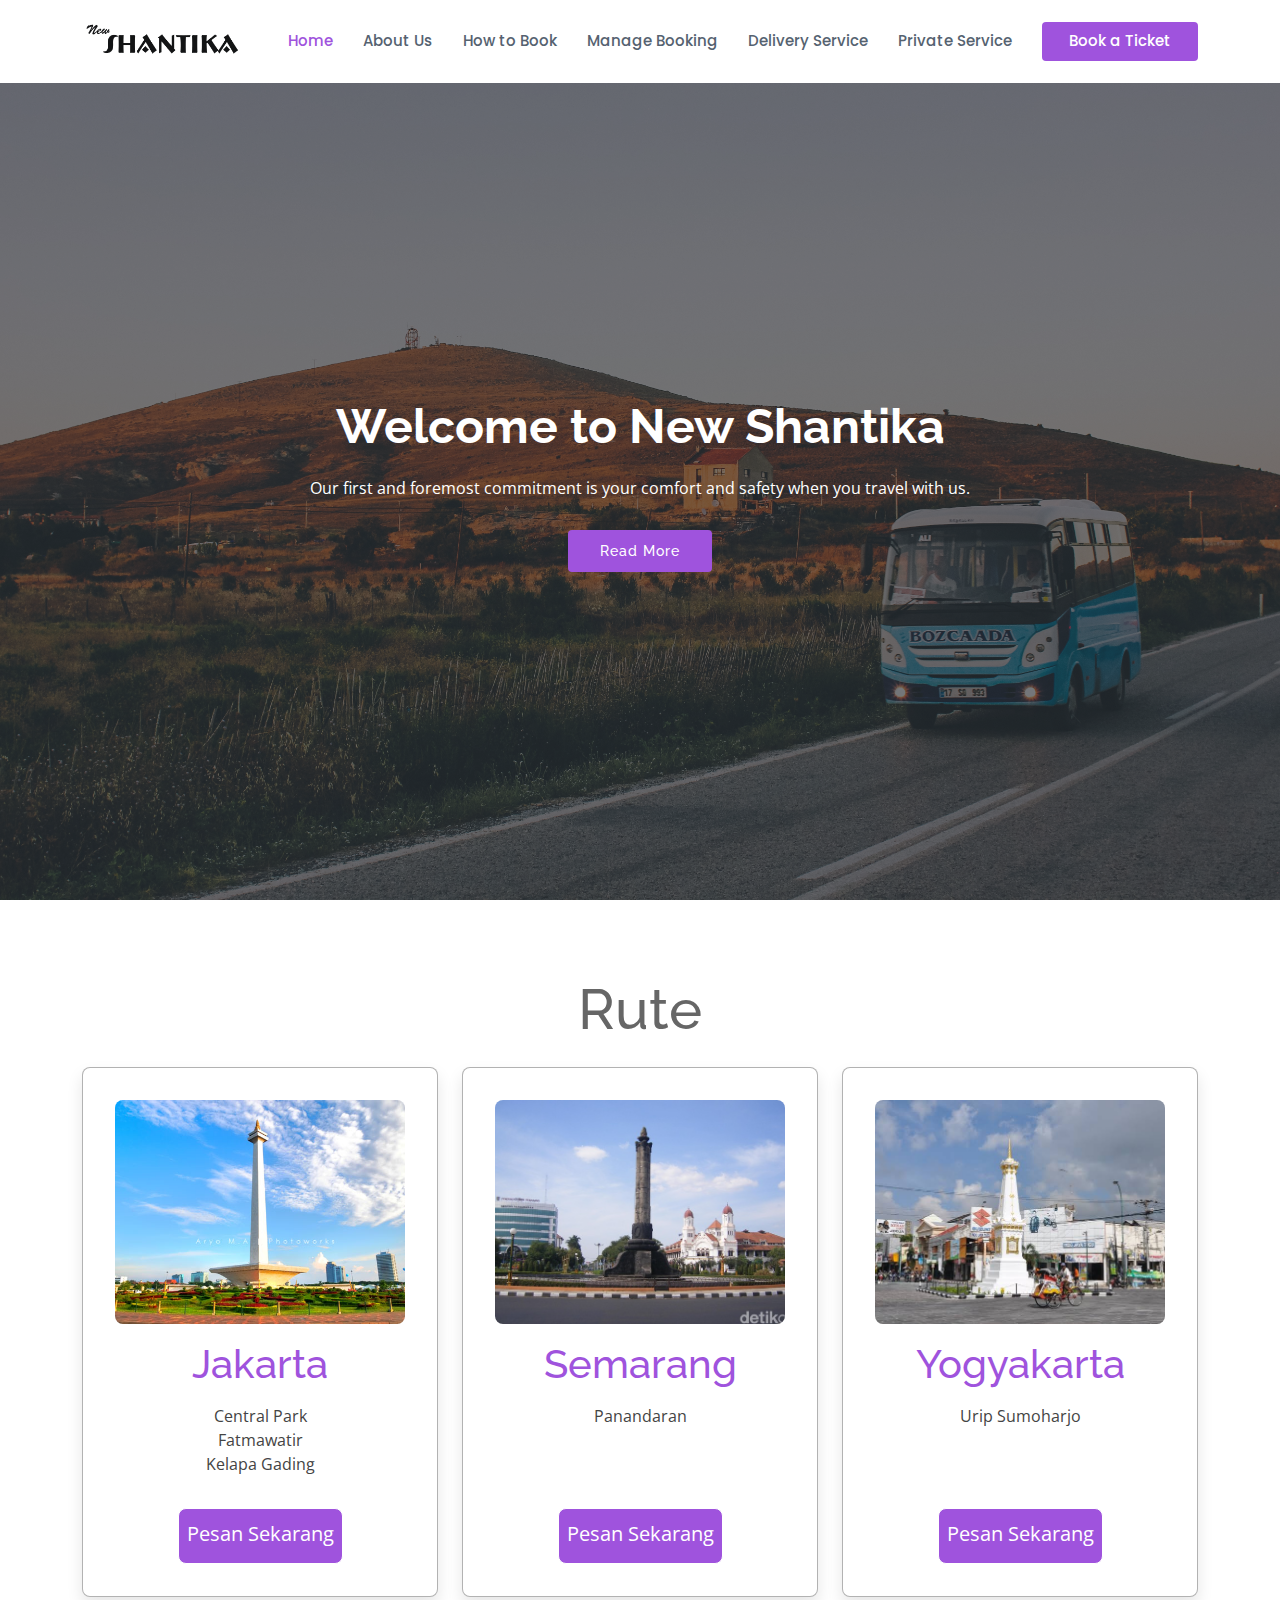
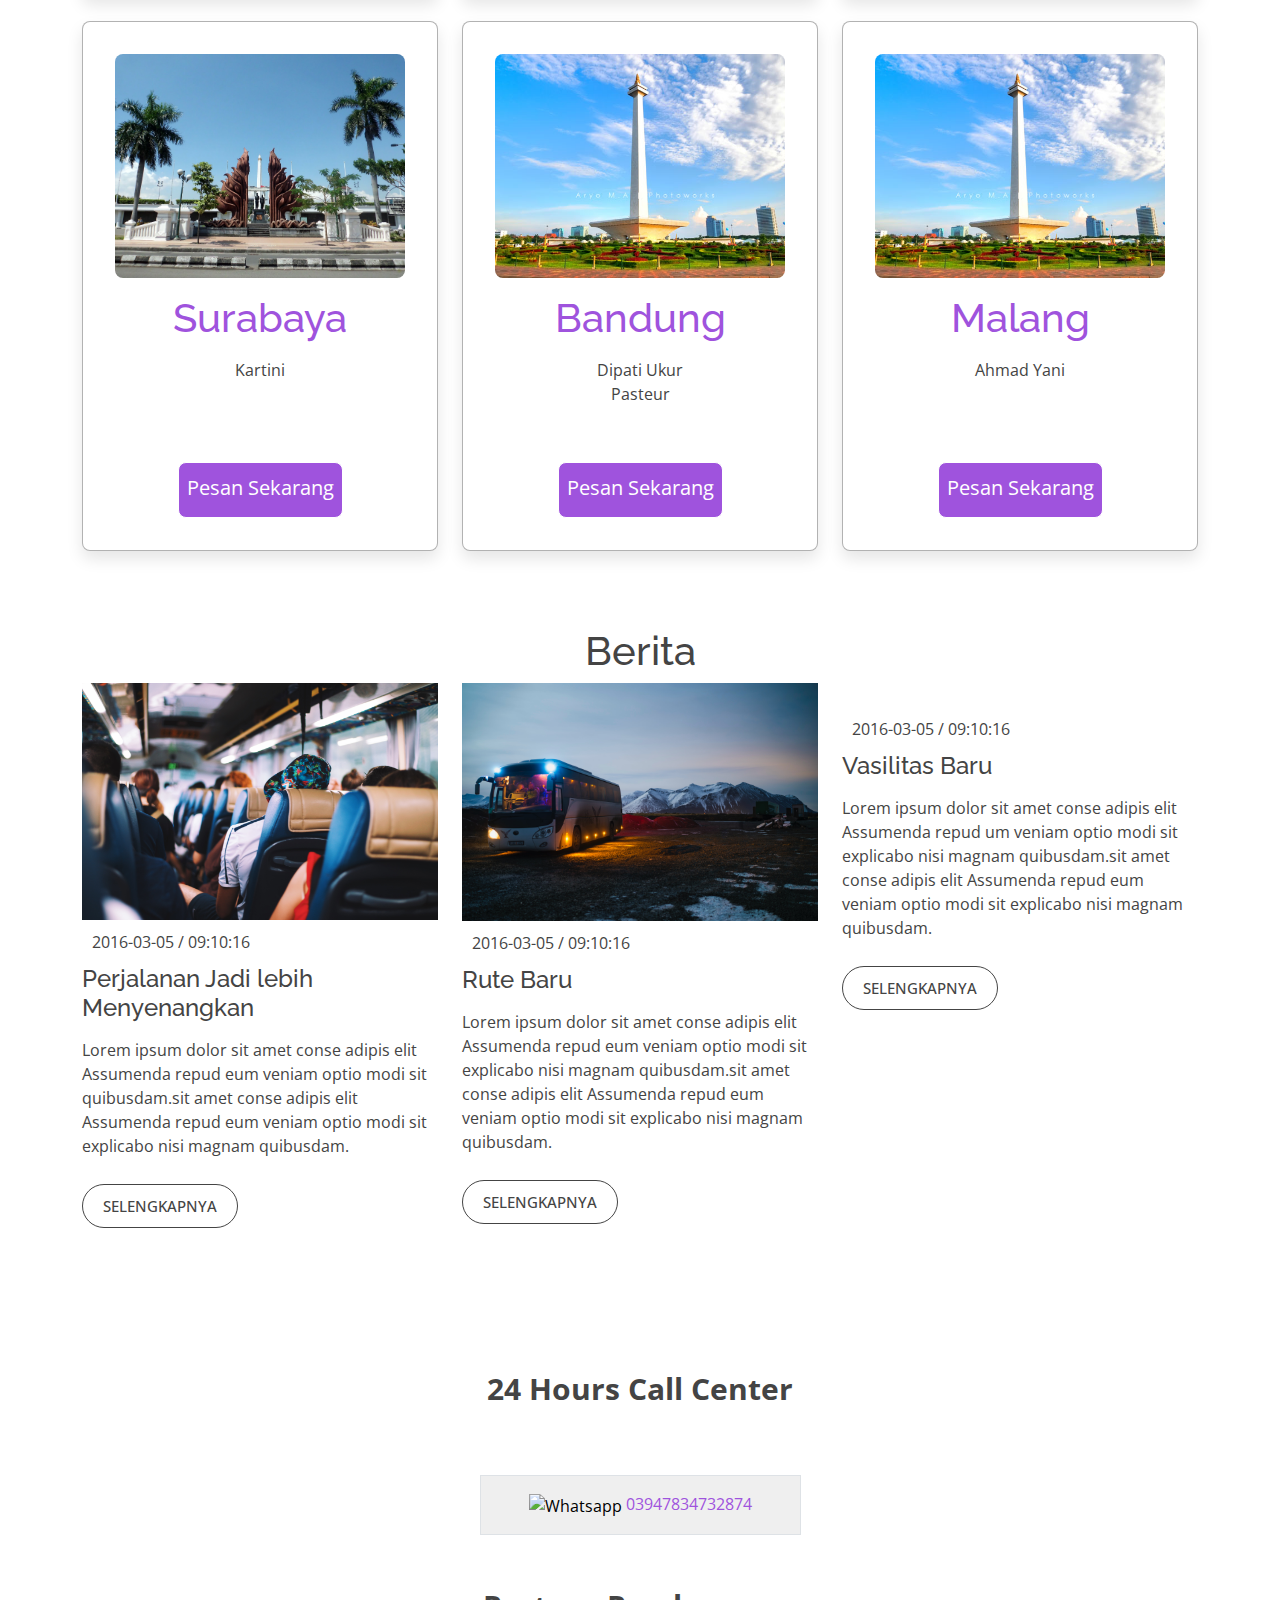
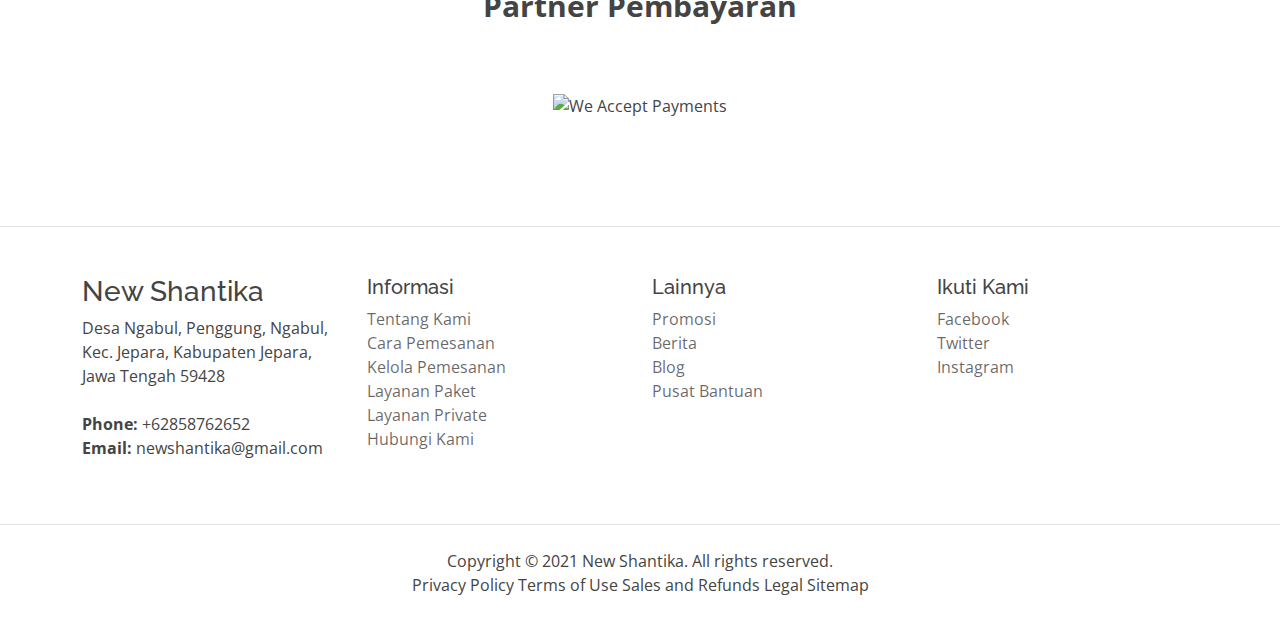
==== index.html @ eaca3604 "menghapus paragraf" ====
<!DOCTYPE html>
<html lang="en">

<head>
  <meta charset="utf-8">
  <meta content="width=device-width, initial-scale=1.0" name="viewport">

  <title>Index</title>
  <meta content="" name="description">
  <meta content="" name="keywords">


  <!-- Google Fonts -->
  <link href="https://fonts.googleapis.com/css?family=Open+Sans:300,300i,400,400i,600,600i,700,700i|Raleway:300,300i,400,400i,500,500i,600,600i,700,700i|Poppins:300,300i,400,400i,500,500i,600,600i,700,700i" rel="stylesheet">

  <!-- Vendor CSS Files -->
  <link href="assets/vendor/animate.css/animate.min.css" rel="stylesheet">
  <link href="assets/vendor/bootstrap/css/bootstrap.min.css" rel="stylesheet">
  <link href="assets/vendor/bootstrap-icons/bootstrap-icons.css" rel="stylesheet">
  <link href="assets/vendor/boxicons/css/boxicons.min.css" rel="stylesheet">
  <link href="assets/vendor/glightbox/css/glightbox.min.css" rel="stylesheet">
  <link href="assets/vendor/remixicon/remixicon.css" rel="stylesheet">
  <link href="assets/vendor/swiper/swiper-bundle.min.css" rel="stylesheet">

  <!-- Template Main CSS File -->
  <link href="assets/css/style.css" rel="stylesheet">


</head>

<body>

  <!-- ======= Header ======= -->
  <header id="header" class="fixed-top d-flex align-items-center">
    <div class="container d-flex align-items-center">
      <a href="index.html" class="logo me-auto"><img src="assets/img/logo/logo-shantika-hitam-01 1.png" alt="" class="img-fluid"></a>

      <nav id="navbar" class="navbar">
        <ul>
          <li><a href="index.html" class="active">Home</a></li>

          <li><a href="about.html">About Us</a></li>
          <li><a href="booking.html">How to Book</a></li>
          <li><a href="managebooking.html">Manage Booking</a></li>
          <li><a href="deliveryservice.html">Delivery Service</a></li>
          <li><a href="private_service.html">Private Service</a></li>
          <li><a href="pesan_tiket.html" class="getstarted">Book a Ticket</a></li>
        </ul>
        <i class="bi bi-list mobile-nav-toggle"></i>
      </nav>
      <!-- .navbar -->

    </div>
  </header>
  <!-- End Header -->

  <!-- ======= pojok ======= -->
  <section id="hero">
    <div id="heroCarousel" data-bs-interval="5000" class="carousel slide carousel-fade" data-bs-ride="carousel">

      <div class="carousel-inner" role="listbox">

  
        <div class="carousel-item active" style="background-image: url(assets/img/slide/tristan-hess-AA2pOnLZykE-unsplash.jpg)">
          <div class="carousel-container">
            <div class="container">
              <h2 class="animate__animated animate__fadeInDown">Welcome to <span>New Shantika</span></h2>
              <p class="animate__animated animate__fadeInUp">Our first and foremost commitment is your comfort and safety when you travel with us.</p>
              <a href="about.html" class="btn-get-started animate__animated animate__fadeInUp scrollto">Read More</a>
            </div>
          </div>
        </div>
      </div>
    </div>
  </section>

  <section class="rute" id="rute">
    <div class="container">
    <h1 class="heading">  <span> Rute</span></h1>
    <div class="box-container">

      <div class="box">
        <img  src="/assets/img/images/jkt1.jpg" alt="">
          <h3>Jakarta</h3>
          <div class="text-smn grid grid-cols-4 gap-y-1  py-2 mb-2 p-4">
            <div class="fontrute">Central Park</div>
            <div class="fontrute">Fatmawatir</div>
            <div class="fontrute">Kelapa Gading</div>
          </div>
          <a href="#" class="btn">Pesan Sekarang</a>
      </div>


      <div class="box">
        <img  src="/assets/img/images/smrng.jpg" alt="">
          <h3>Semarang</h3>
          <div class="text-smn grid grid-cols-4 gap-y-1  py-2 mb-2 p-4">
            <div class="fontrute">Panandaran</div>
            <br>
            <br>
          </div>
          <a href="#" class="btn">Pesan Sekarang</a>
      </div>


      <div class="box">
        <img  src="/assets/img/images/jogja.jpg" alt="">
          <h3>Yogyakarta</h3>
          <div class="text-smn grid grid-cols-4 gap-y-1  py-2 mb-2 p-4">
            <div class="fontrute">Urip Sumoharjo</div>
            <br>
            <br>
          </div>
          <a href="#" class="btn">Pesan Sekarang</a>
      </div>

      <div class="box">
        <img  src="/assets/img/images/surabaya.JPG" alt="">
          <h3>Surabaya</h3>
          <div class="text-smn grid grid-cols-4 gap-y-1  py-2 mb-2 p-4">
            <div class="fontrute">Kartini</div>
            <br>
            <br>
          </div>
          <a href="#" class="btn">Pesan Sekarang</a>
      </div>

      <div class="box">
        <img  src="/assets/img/images/jkt1.jpg" alt="">
          <h3>Bandung</h3>
          <div class="text-smn grid grid-cols-4 gap-y-1  py-2 mb-2 p-4">
            <div class="fontrute">Dipati Ukur</div>
            <div class="fontrute">Pasteur</div>
            <br>
            
          </div>
          <a href="#" class="btn">Pesan Sekarang</a>
      </div>

      <div class="box">
        <img  src="/assets/img/images/jkt1.jpg" alt="">
          <h3>Malang</h3>
          <div class="text-smn grid grid-cols-4 gap-y-1  py-2 mb-2 p-4">
            <div class="fontrute">Ahmad Yani</div>
            <br>
            <br>
          </div>
          <a href="#" class="btn">Pesan Sekarang</a>
      </div>
    </div>
     
    </div>
  </section>

    <!-- ======= berita ======= -->
    <div id="blog" class="blog-area">
      <div class="blog-inner area-padding">
        <div class="blog-overly"></div>
        <div class="container ">
          <div class="row">
            <div class="col-md-12 col-sm-12 col-xs-12">
              <div class="section-headline text-center">
                <h1>Berita</h1>
              </div>
            </div>
          </div>
          <div class="row">

            <div class="col-md-4 col-sm-4 col-xs-12">
              <div class="single-blog">
                <div class="single-blog-img">
                  <a href="#">
                    <img src="assets/img/berita/annie-spratt-tG822f1XzT4-unsplash.jpg" alt="">
                  </a>
                </div>
                <div class="blog-meta">
                  <span class="date-type">
                    <i class="fa fa-calendar"></i>2016-03-05 / 09:10:16
                  </span>
                </div>
                <div class="blog-text">
                  <h4>
                    <a href="#">Perjalanan Jadi lebih Menyenangkan </a>
                  </h4>
                  <p>
                    Lorem ipsum dolor sit amet conse adipis elit Assumenda repud eum veniam optio modi sit  quibusdam.sit amet conse adipis elit Assumenda repud eum veniam optio modi sit explicabo nisi magnam quibusdam.
                  </p>
                </div>
                <span>
                  <a href="#" class="ready-btn">Selengkapnya</a>
                </span>
              </div>
            </div>

            <div class="col-md-4 col-sm-4 col-xs-12">
              <div class="single-blog">
                <div class="single-blog-img">
                  <a href="#">
                    <img src="assets/img/berita/juan-encalada-6mcVaoGNz1w-unsplash.jpg" alt="">
                  </a>
                </div>
                <div class="blog-meta">

                  <span class="date-type">
                    <i class="fa fa-calendar"></i>2016-03-05 / 09:10:16
                  </span>
                </div>
                <div class="blog-text">
                  <h4>
                    <a href="#">Rute Baru</a>
                  </h4>
                  <p>
                    Lorem ipsum dolor sit amet conse adipis elit Assumenda repud eum veniam optio modi sit explicabo nisi magnam quibusdam.sit amet conse adipis elit Assumenda repud eum veniam optio modi sit explicabo nisi magnam quibusdam.
                  </p>
                </div>
                <span>
                  <a href="#" class="ready-btn">Selengkapnya</a>
                </span>
              </div>
            </div>

            <div class="col-md-4 col-sm-4 col-xs-12">
              <div class="single-blog">
                <div class="single-blog-img">
                  <a href="">
                    <img src="assets/img/berita/jonathan-borba-LnggkK8864c-unsplash.jpg" alt="">
                  </a>
                </div>
                <div class="blog-meta">
                  <span class="date-type">
                    <i class="fa fa-calendar"></i>2016-03-05 / 09:10:16
                  </span>
                </div>
                <div class="blog-text">
                  <h4>
                    <a href="#">Vasilitas Baru</a>
                  </h4>
                  <p>
                    Lorem ipsum dolor sit amet conse adipis elit Assumenda repud  um veniam optio modi sit explicabo nisi magnam quibusdam.sit amet conse adipis elit Assumenda repud eum veniam optio modi sit explicabo nisi magnam quibusdam.
                  </p>
                </div>
                <span>
                  <a href="#" class="ready-btn">Selengkapnya</a>
                </span>
              </div>
            </div>

          </div>
        </div>
      </div>
    </div>
    
    <section id="call-center mx-auto">
      <div class="grid grid-cols-1 md:grid-cols-2 mx-auto w-2/3 pb-20">
          <div>
              <p class="text-xl  font-light text-center pt-5 pb-0">24 Hours Call Center</p>
             
              <center>
                  <button class=" rounded-full border  text-lg  font-medium mx-auto px-5 py-3 my-5 content-center">
                      <img src="https://www.cititrans.co.id/wp-content/themes/cititrans/assets/images/icon_whatsapp_i@2x.png" alt="Whatsapp">
                      <a href="https://wa.me/+6285727641327" target="new" class="self-center ml-3">03947834732874</a>
                  </button>
              </center>
              
          </div>
          <div>
       
                  <p class="text-xl  font-light text-center pt-10 pb-5">
                      Partner Pembayaran
                  </p>
            <center>
              <img src="https://www.cititrans.co.id/wp-content/themes/cititrans/assets/images/icon_payment.svg" class=" scale " alt="We Accept Payments">
            </center>
              
          </div>
      </div>
  </section>

  <!-- End #main -->

    <!-- footer -->
    <footer class="section-footer mt-5 mb-4 border-top">
      <div class="container pt-5 pb-5">
          <div class="row justify-content-center">
              <div class="col-12">
                  <div class="row">
                    <div class="col-lg-3 col-md-6">
                      <div class="footer-info">
                        <h3>New Shantika</h3>
                        <p>
                          Desa Ngabul, Penggung, Ngabul,  <br>
                          Kec. Jepara, Kabupaten Jepara, Jawa Tengah 59428<br><br>
                          <strong>Phone:</strong> +62858762652<br>
                          <strong>Email:</strong> newshantika@gmail.com<br>
                        </p>
                       
                      </div>
                    </div>
                      
                      <div class="col-lg-3 col-md-6 footerlist">
                          <h5>Informasi</h5>
                          <ul class="list-unstyled">
                              <li><a href="">Tentang Kami</a></li>
                              <li><a href="">Cara Pemesanan</a></li>
                              <li><a href="">Kelola Pemesanan</a></li>
                              <li><a href="">Layanan Paket</a></li>
                              <li><a href="">Layanan Private</a></li>
                              <li><a href="">Hubungi Kami</a></li>
                          </ul>
                      </div>
                      <div class="col-lg-3 col-md-6 footerlist">
                          <h5>Lainnya</h5>
                          <ul class="list-unstyled ">
                              <li><a href="">Promosi</a></li>
                              <li><a href="">Berita</a></li>
                              <li><a href="">Blog</a></li>
                              <li><a href="">Pusat Bantuan</a></li>
                          </ul>
                      </div>
                      <div class="col-lg-3 col-md-6 footerlist">
                          <h5>Ikuti Kami</h5>
                          <ul class="list-unstyled">
                              <li><a href="">Facebook</a></li>
                              <li><a href="">Twitter</a></li>
                              <li><a href="">Instagram</a></li>
                          </ul>
                      </div>
                     
                  </div>
              </div>
          </div>
      </div>

  <div class="container-fluid">
      <div class="row border-top justify-content-center 
      align-items-center pt-4">
      <div class="col-auto text-gray-sea font-weight-light">
          
          <center>Copyright © 2021 New Shantika. All rights reserved.
              <br>
              Privacy Policy Terms of Use Sales and Refunds Legal Sitemap </center>
      </div>
      </div>
  </div>
  </footer>
  <!-- <a href="#" class="back-to-top d-flex align-items-center justify-content-center"><i class="bi bi-arrow-up-short"></i></a> -->

  <!-- Vendor JS Files -->
  <script src="assets/vendor/bootstrap/js/bootstrap.bundle.min.js"></script>
  <script src="assets/vendor/glightbox/js/glightbox.min.js"></script>
  <script src="assets/vendor/isotope-layout/isotope.pkgd.min.js"></script>
  <script src="assets/vendor/php-email-form/validate.js"></script>
  <script src="assets/vendor/swiper/swiper-bundle.min.js"></script>
  <script src="assets/vendor/waypoints/noframework.waypoints.js"></script>

  <!-- Template Main JS File -->
  <script src="assets/js/main.js"></script>

</body>

</html>
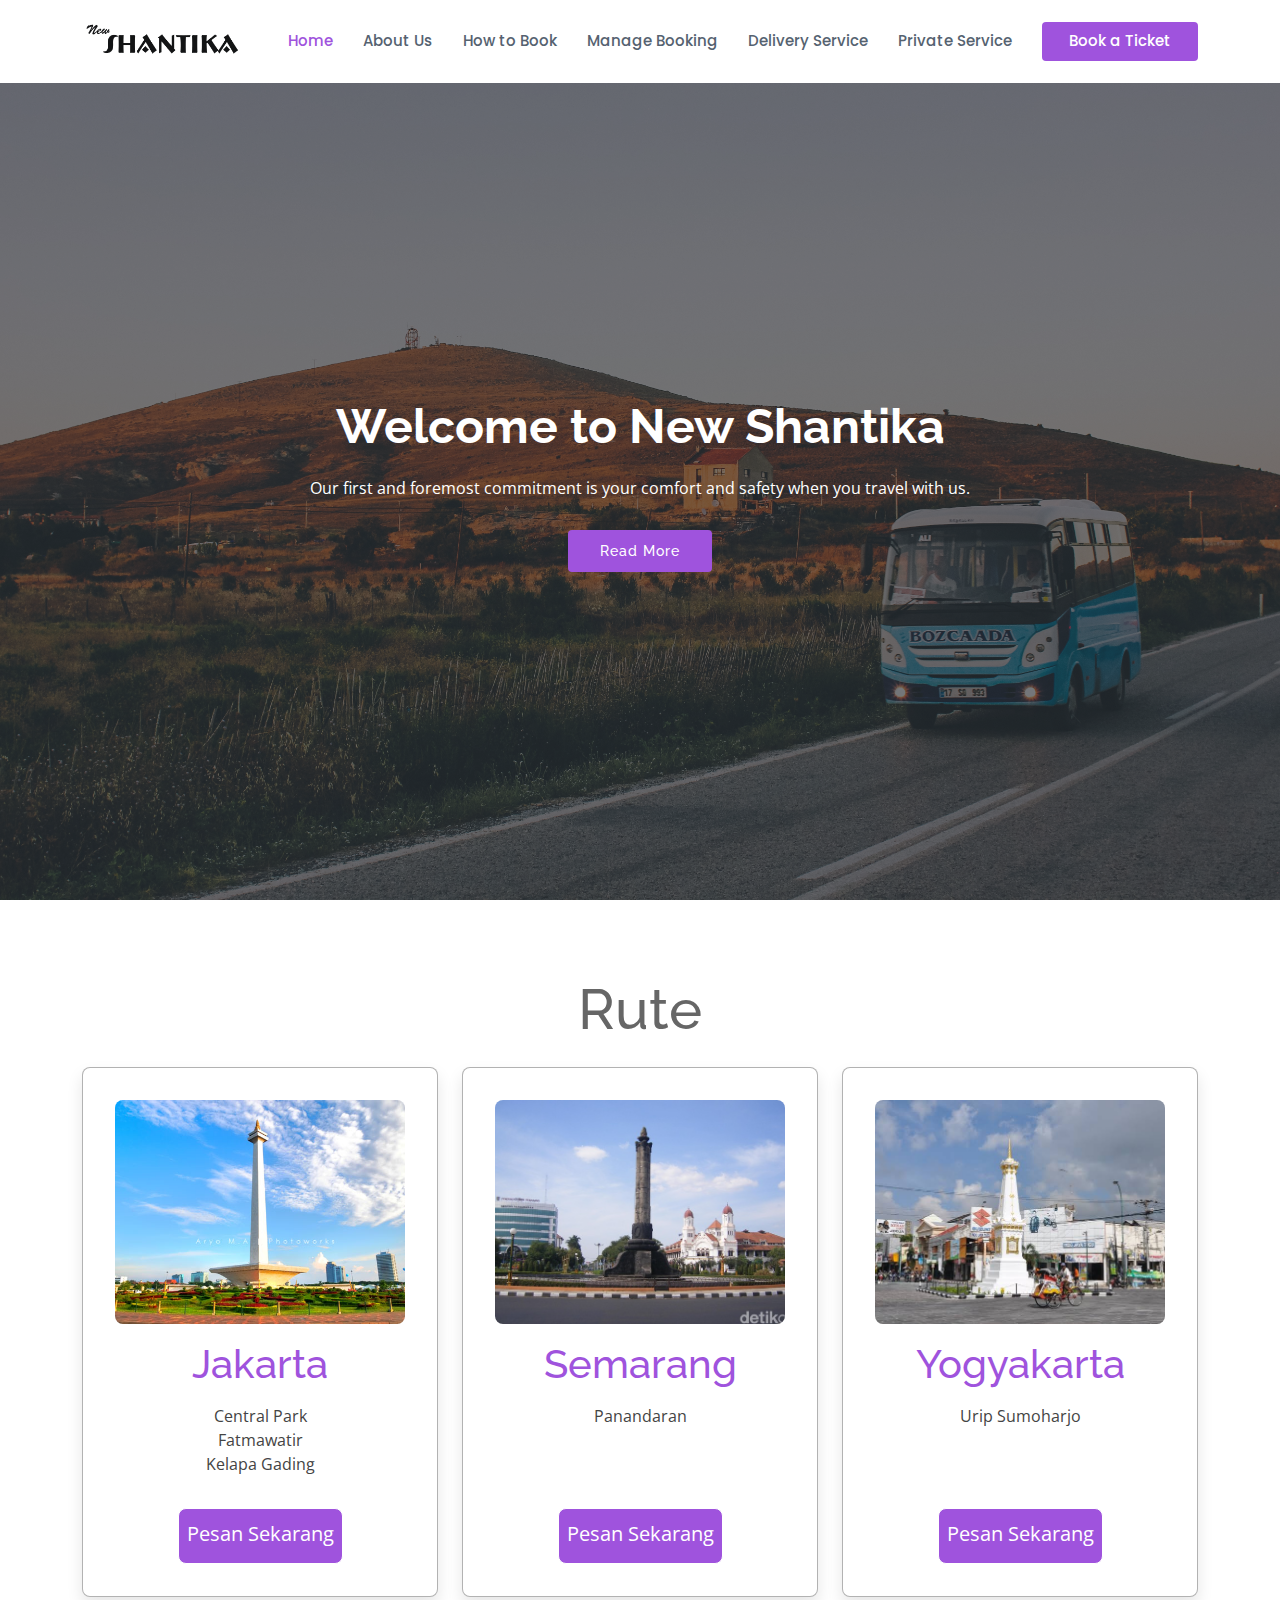
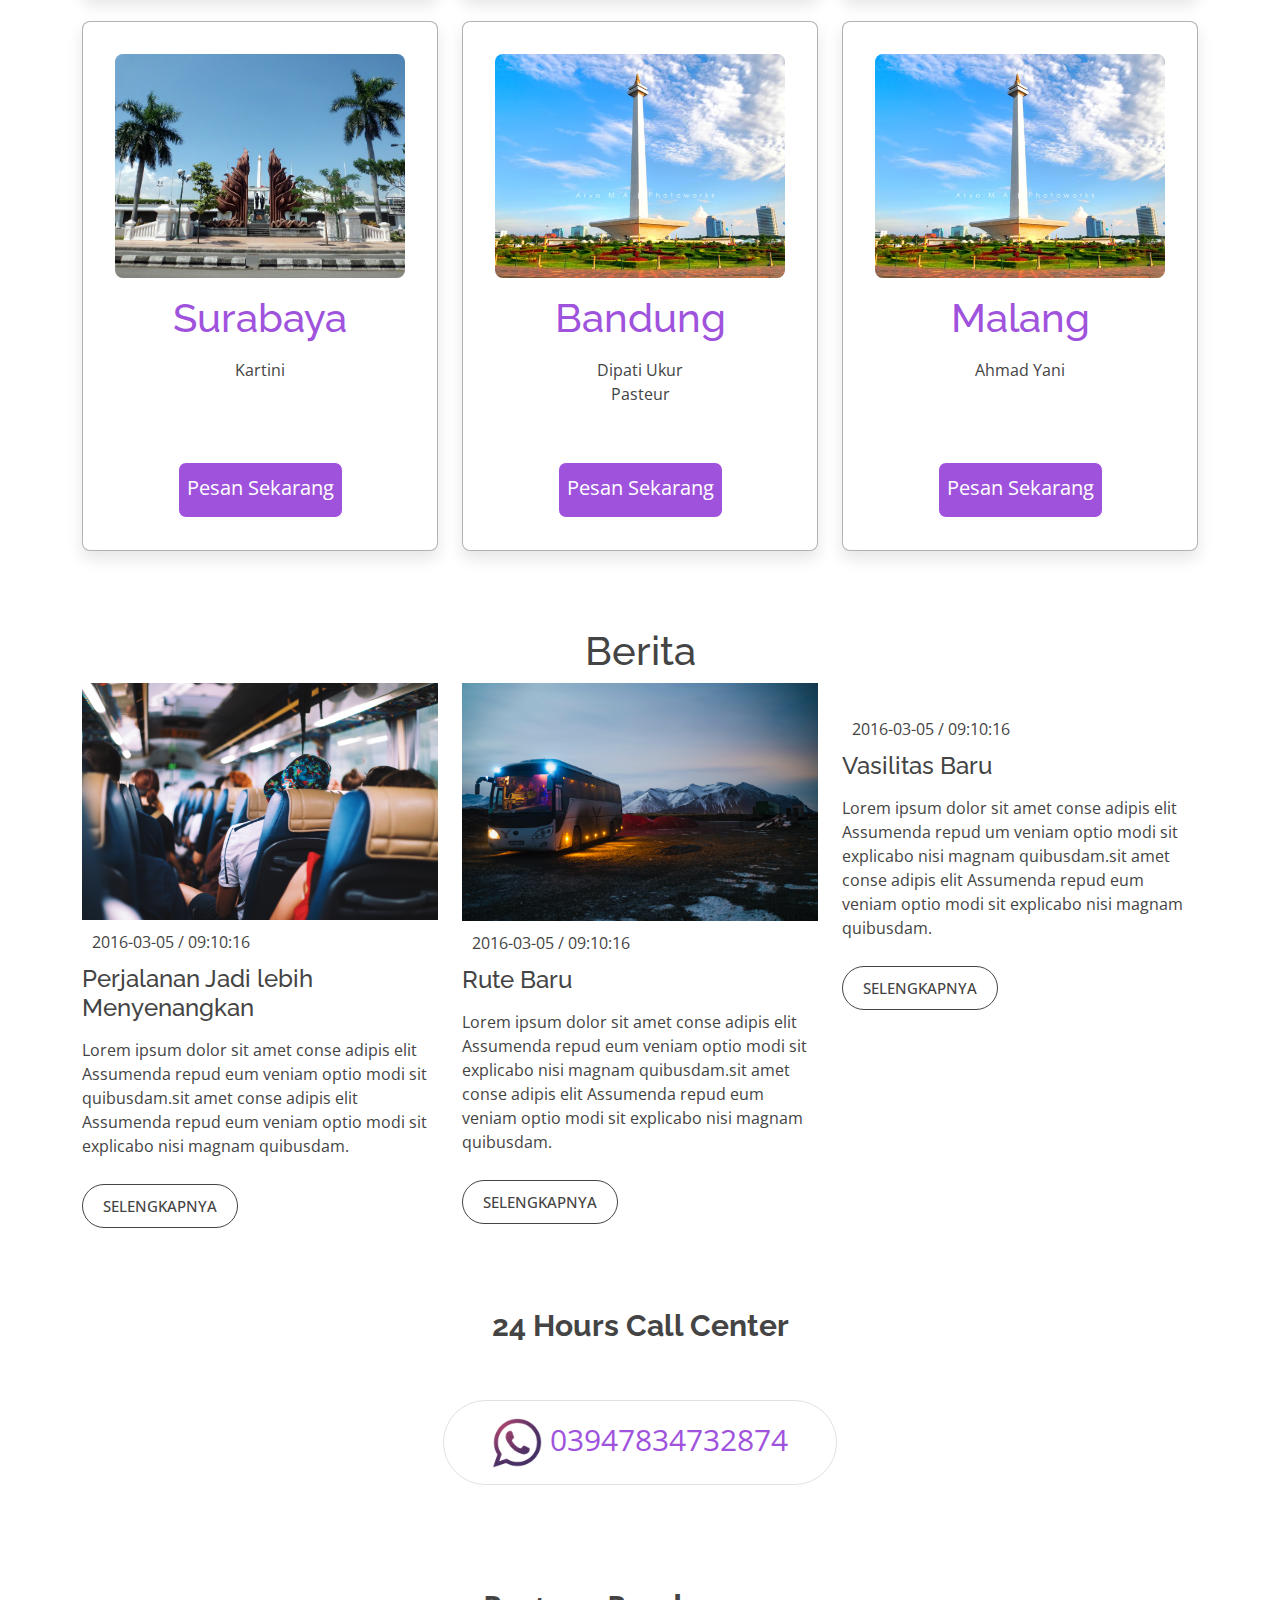
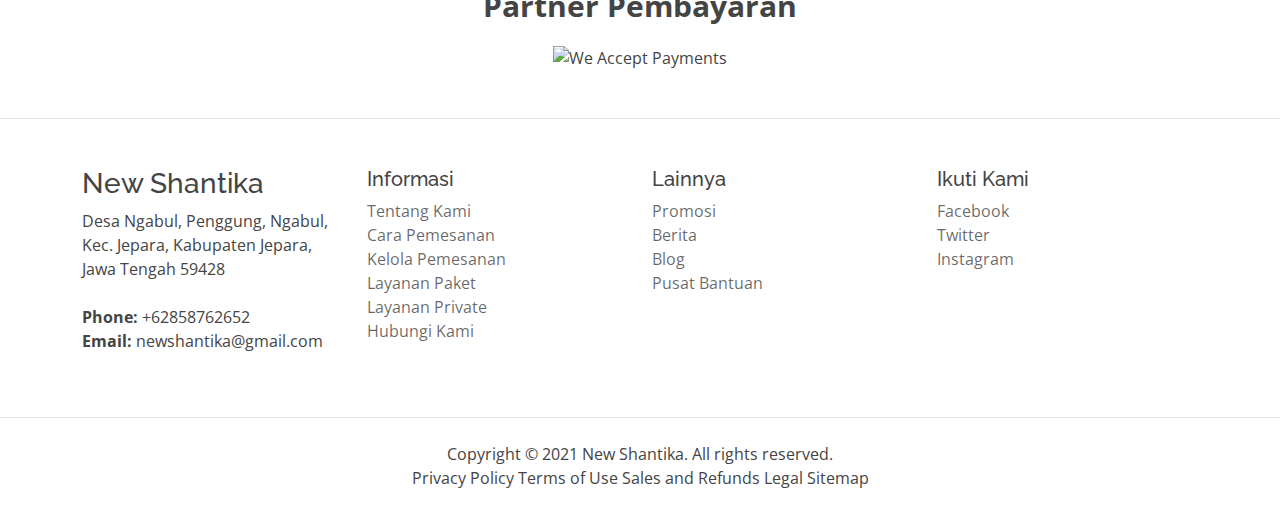
==== commit 2c09fd4d: "menhapus/mengubah" ====
--- a/index.html
+++ b/index.html
@@ -249,23 +249,35 @@
         </div>
       </div>
     </div>
-    
-    <section id="call-center mx-auto">
+
+    <h1 class="text-xl  font-light text-center " >24 Hours Call Center</h1>
+    <center>
+      <div class="rounded-full border  text-lg  mx-auto px-5 py-3 my-5 content-center">
+        <a href="https://wa.me/+6285727641327"> <img src="/assets/img/icon/—Pngtree—whatsapp icon png whatsapp logo_3621524.png" width="50px" class="waicon" alt="whatsapp"> 03947834732874 </a>
+      </div>
+     
+    </center>
+   
+    <!-- <section id="call-center mx-auto">
       <div class="grid grid-cols-1 md:grid-cols-2 mx-auto w-2/3 pb-20">
           <div>
-              <p class="text-xl  font-light text-center pt-5 pb-0">24 Hours Call Center</p>
+              <p class="text-xl  font-light text-center pt-5 pb-0">24 Hours Call Center</p> -->
              
-              <center>
+              <!-- <center>
                   <button class=" rounded-full border  text-lg  font-medium mx-auto px-5 py-3 my-5 content-center">
                       <img src="https://www.cititrans.co.id/wp-content/themes/cititrans/assets/images/icon_whatsapp_i@2x.png" alt="Whatsapp">
                       <a href="https://wa.me/+6285727641327" target="new" class="self-center ml-3">03947834732874</a>
                   </button>
-              </center>
-              
-          </div>
+              </center> -->
+<!--               
+          </div>
+          <div class="icon">
+            <a href="#" class="tombol"><i class="fab-fa-whatsapp"></i>
+            </a>
+          </div> -->
           <div>
        
-                  <p class="text-xl  font-light text-center pt-10 pb-5">
+                  <p class="text-xl  font-light text-center">
                       Partner Pembayaran
                   </p>
             <center>
--- a/assets/css/style.css
+++ b/assets/css/style.css
@@ -1,6 +1,8 @@
 body {
   font-family: "Open Sans", sans-serif;
   color: #444444;
+  margin: 0;
+  padding: 0;
 }
 ul {
   list-style: none;
@@ -569,12 +571,22 @@
   border-radius: .5rem;
 }
 
-.bg-gray-100 {
-  --bg-opacity: 1;
-  background-color: #d3d3d3;
-  background-color: rgba(247, 250, 252, var(--bg-opacity));
-}
-
+.rounded-full{
+  border: 1px solid #444;
+  border-radius: 50px;
+  color: #444;
+  cursor: pointer;
+  display: inline-block;
+  font-size: 30px;
+  font-weight: 30px;
+  margin-top: 10px;
+  padding: 10px 20px;
+  text-align: center;
+  text-transform: uppercase;
+  transition: all 0.4s ease 0s;
+
+
+}
 .w-full {
   width: 100%;
 }
@@ -609,7 +621,8 @@
 .text-xl {
   font-size: 30px;
   font-weight: bold;
-  padding-bottom: 1px;
+  margin-top: 50px;
+
 }
 
 
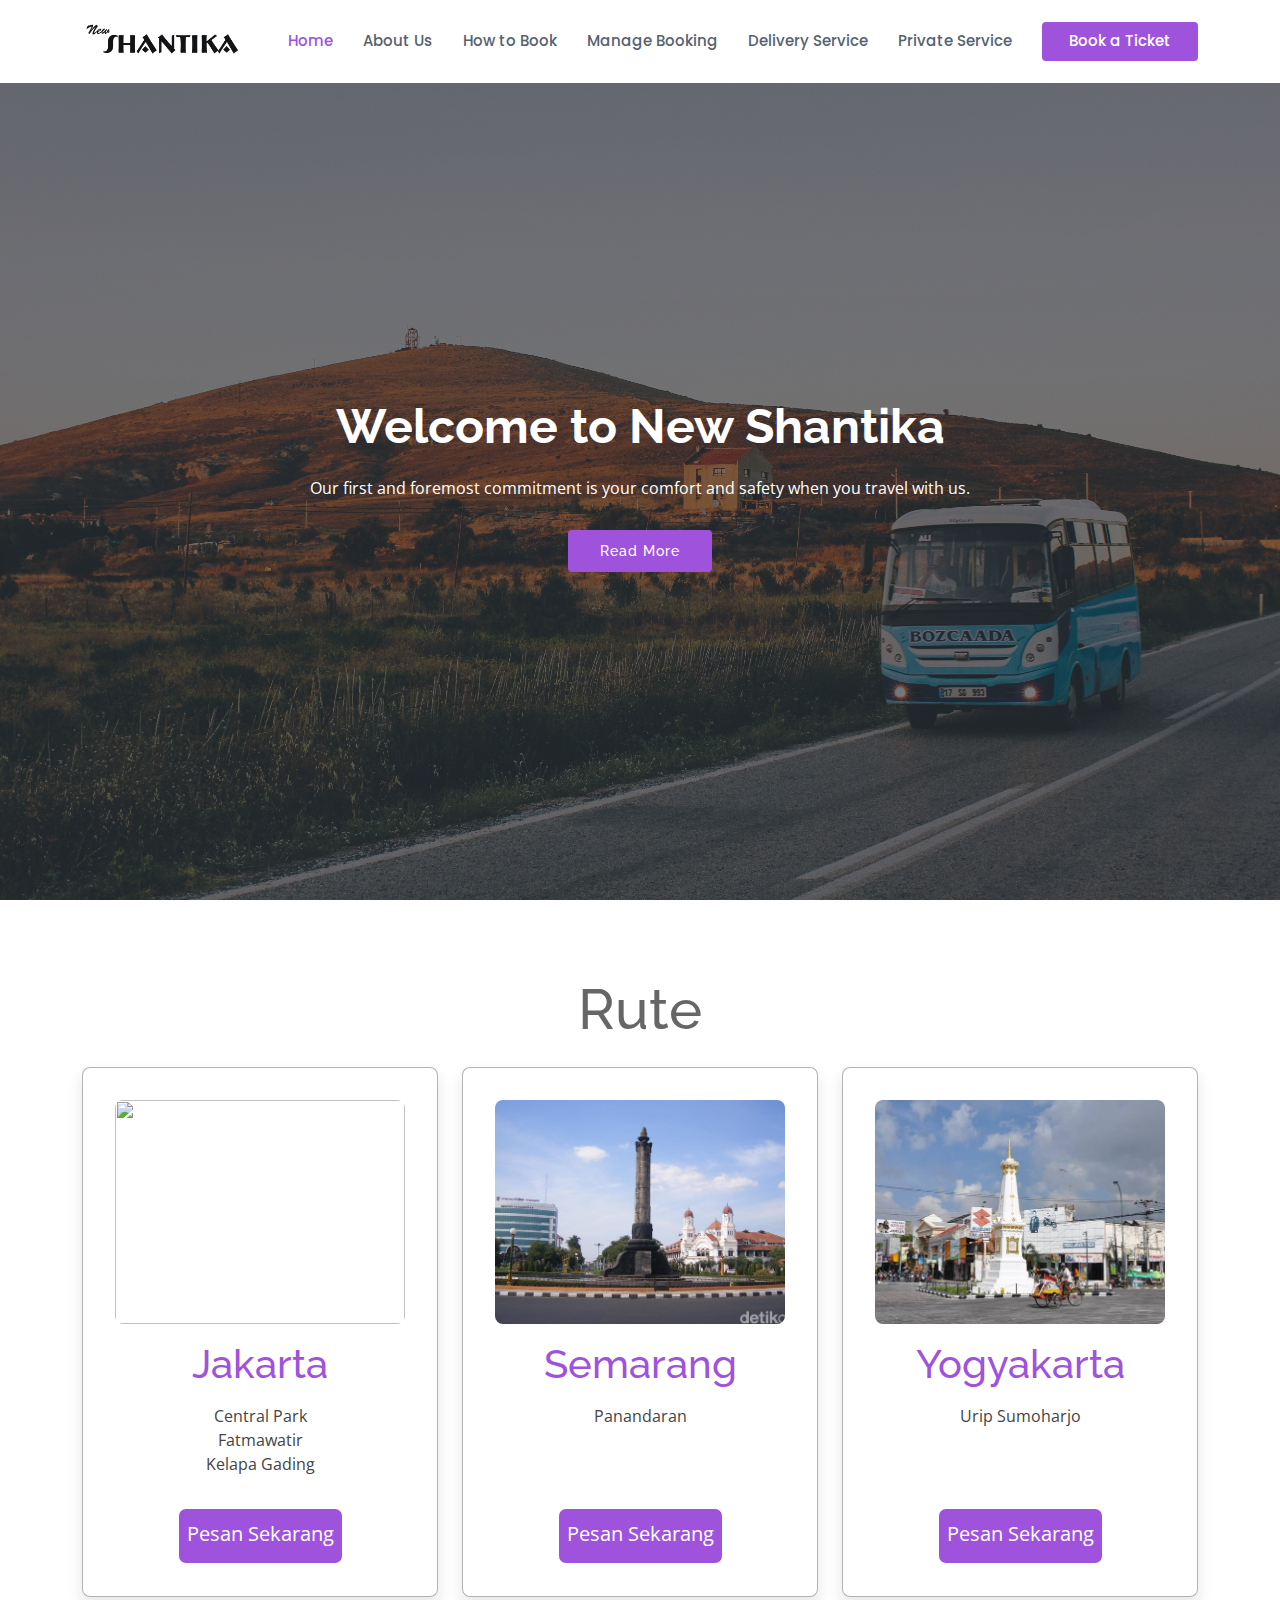
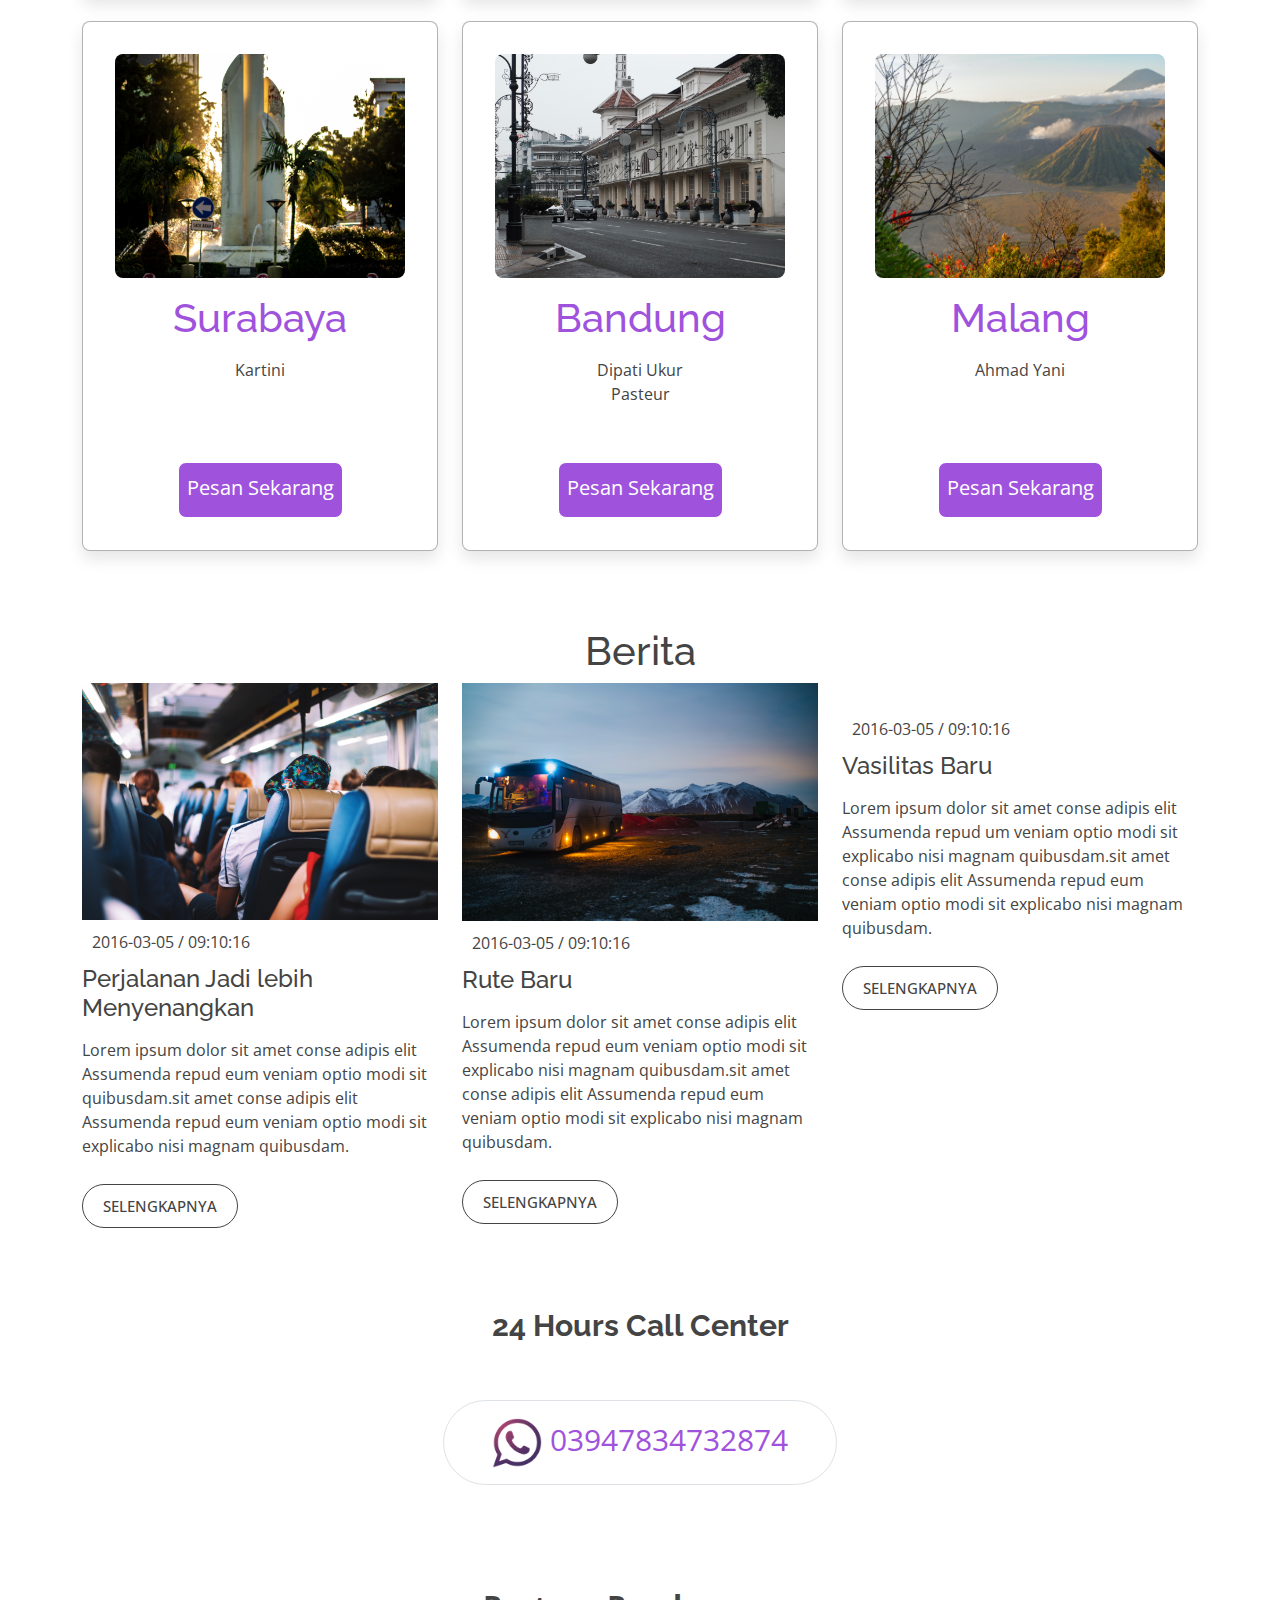
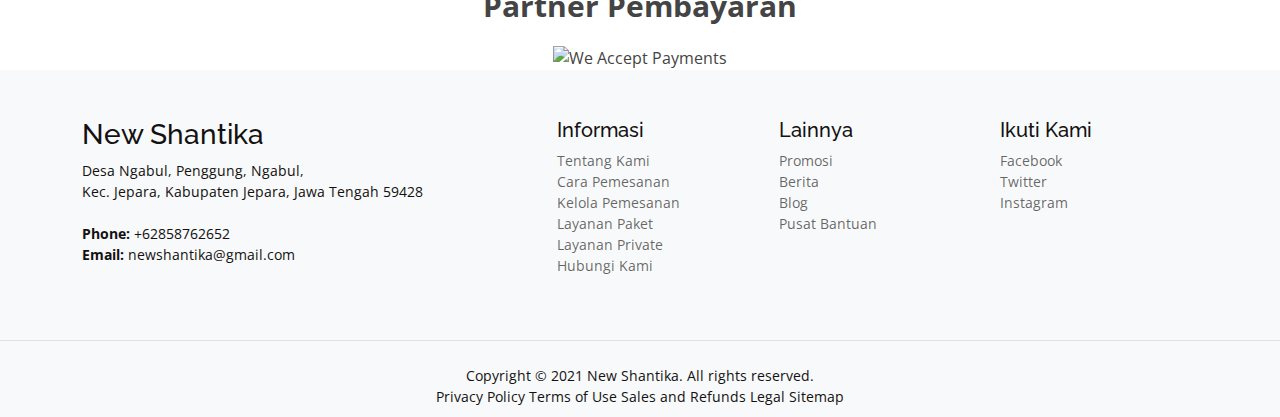
==== commit bd3ff865: "revisi lagi nih" ====
--- a/index.html
+++ b/index.html
@@ -80,7 +80,7 @@
     <div class="box-container">
 
       <div class="box">
-        <img  src="/assets/img/images/jkt1.jpg" alt="">
+        <img  src="/assets/img/city/jkt.jpg" alt="">
           <h3>Jakarta</h3>
           <div class="text-smn grid grid-cols-4 gap-y-1  py-2 mb-2 p-4">
             <div class="fontrute">Central Park</div>
@@ -115,7 +115,7 @@
       </div>
 
       <div class="box">
-        <img  src="/assets/img/images/surabaya.JPG" alt="">
+        <img  src="/assets/img/city/surabaya.jpg" alt="">
           <h3>Surabaya</h3>
           <div class="text-smn grid grid-cols-4 gap-y-1  py-2 mb-2 p-4">
             <div class="fontrute">Kartini</div>
@@ -126,7 +126,7 @@
       </div>
 
       <div class="box">
-        <img  src="/assets/img/images/jkt1.jpg" alt="">
+        <img  src="/assets/img/city/neermana-studio-SYKYxuT2o5w-unsplash.jpg" alt="">
           <h3>Bandung</h3>
           <div class="text-smn grid grid-cols-4 gap-y-1  py-2 mb-2 p-4">
             <div class="fontrute">Dipati Ukur</div>
@@ -138,7 +138,7 @@
       </div>
 
       <div class="box">
-        <img  src="/assets/img/images/jkt1.jpg" alt="">
+        <img  src="/assets/img/city/muhamad-arzan-ZXKD6m4ljrc-unsplash.jpg" alt="">
           <h3>Malang</h3>
           <div class="text-smn grid grid-cols-4 gap-y-1  py-2 mb-2 p-4">
             <div class="fontrute">Ahmad Yani</div>
@@ -290,72 +290,70 @@
 
   <!-- End #main -->
 
-    <!-- footer -->
-    <footer class="section-footer mt-5 mb-4 border-top">
-      <div class="container pt-5 pb-5">
-          <div class="row justify-content-center">
-              <div class="col-12">
-                  <div class="row">
-                    <div class="col-lg-3 col-md-6">
-                      <div class="footer-info">
-                        <h3>New Shantika</h3>
-                        <p>
-                          Desa Ngabul, Penggung, Ngabul,  <br>
-                          Kec. Jepara, Kabupaten Jepara, Jawa Tengah 59428<br><br>
-                          <strong>Phone:</strong> +62858762652<br>
-                          <strong>Email:</strong> newshantika@gmail.com<br>
-                        </p>
-                       
-                      </div>
+      <!-- ======= Footer ======= -->
+  <footer class="footer" role="contentinfo">
+    <div class="container pt-5 pb-5">
+        <div class="row">
+            <div class="col-md-4 mb-4 mb-md-0">
+                      <h3>New Shantika</h3>
+                      <p>
+                        Desa Ngabul, Penggung, Ngabul,  <br>
+                        Kec. Jepara, Kabupaten Jepara, Jawa Tengah 59428<br><br>
+                        <strong>Phone:</strong> +62858762652<br>
+                        <strong>Email:</strong> newshantika@gmail.com<br>
+                      </p>
+                     
                     </div>
-                      
-                      <div class="col-lg-3 col-md-6 footerlist">
-                          <h5>Informasi</h5>
-                          <ul class="list-unstyled">
-                              <li><a href="">Tentang Kami</a></li>
-                              <li><a href="">Cara Pemesanan</a></li>
-                              <li><a href="">Kelola Pemesanan</a></li>
-                              <li><a href="">Layanan Paket</a></li>
-                              <li><a href="">Layanan Private</a></li>
-                              <li><a href="">Hubungi Kami</a></li>
-                          </ul>
-                      </div>
-                      <div class="col-lg-3 col-md-6 footerlist">
-                          <h5>Lainnya</h5>
-                          <ul class="list-unstyled ">
-                              <li><a href="">Promosi</a></li>
-                              <li><a href="">Berita</a></li>
-                              <li><a href="">Blog</a></li>
-                              <li><a href="">Pusat Bantuan</a></li>
-                          </ul>
-                      </div>
-                      <div class="col-lg-3 col-md-6 footerlist">
-                          <h5>Ikuti Kami</h5>
-                          <ul class="list-unstyled">
-                              <li><a href="">Facebook</a></li>
-                              <li><a href="">Twitter</a></li>
-                              <li><a href="">Instagram</a></li>
-                          </ul>
-                      </div>
-                     
-                  </div>
-              </div>
-          </div>
-      </div>
-
-  <div class="container-fluid">
-      <div class="row border-top justify-content-center 
-      align-items-center pt-4">
-      <div class="col-auto text-gray-sea font-weight-light">
-          
-          <center>Copyright © 2021 New Shantika. All rights reserved.
-              <br>
-              Privacy Policy Terms of Use Sales and Refunds Legal Sitemap </center>
-      </div>
-      </div>
-  </div>
+                    
+                      <div class="col-md-7 ms-auto">
+                        <div class="row site-section pt-0">
+                          <div class="col-md-4 mb-4 mb-md-0">
+                        <h5>Informasi</h5>
+                        <ul class="list-unstyled">
+                            <li><a href="">Tentang Kami</a></li>
+                            <li><a href="">Cara Pemesanan</a></li>
+                            <li><a href="">Kelola Pemesanan</a></li>
+                            <li><a href="">Layanan Paket</a></li>
+                            <li><a href="">Layanan Private</a></li>
+                            <li><a href="">Hubungi Kami</a></li>
+                        </ul>
+                    </div>
+                    <div class="col-md-4 mb-4 mb-md-0">
+                        <h5>Lainnya</h5>
+                        <ul class="list-unstyled ">
+                            <li><a href="">Promosi</a></li>
+                            <li><a href="">Berita</a></li>
+                            <li><a href="">Blog</a></li>
+                            <li><a href="">Pusat Bantuan</a></li>
+                        </ul>
+                    </div>
+                    <div class="col-md-4 mb-4 mb-md-0">
+                        <h5>Ikuti Kami</h5>
+                        <ul class="list-unstyled">
+                            <li><a href="">Facebook</a></li>
+                            <li><a href="">Twitter</a></li>
+                            <li><a href="">Instagram</a></li>
+                        </ul>
+                    </div>
+                   
+                </div>
+            </div>
+    </div>
+    </div>
+
+<div class="container-fluid">
+    <div class="row border-top justify-content-center 
+    align-items-center pt-4">
+    <div class="col-auto text-gray-sea font-weight-light">
+        
+        <center>Copyright © 2021 New Shantika. All rights reserved.
+            <br>
+            Privacy Policy Terms of Use Sales and Refunds Legal Sitemap </center>
+    </div>
+    </div>
+</div>
   </footer>
-  <!-- <a href="#" class="back-to-top d-flex align-items-center justify-content-center"><i class="bi bi-arrow-up-short"></i></a> -->
+  <!-- End Footer -->
 
   <!-- Vendor JS Files -->
   <script src="assets/vendor/bootstrap/js/bootstrap.bundle.min.js"></script>
--- a/assets/css/style.css
+++ b/assets/css/style.css
@@ -629,17 +629,17 @@
 /* footer */
 .footer {
   background: #f8f9fa;
-  padding: 0 0 30px 0;
+  padding: 0 0 10px 0;
   color: rgb(19, 17, 17);
   font-size: 14px;
 }
- .section-footer .footerlist ul a { /*font*/
+ .footer .col-md-4 ul a { /*font*/
   color: rgba(0, 0, 0, 0.6);
   transition: 0.3s;
   display: inline-block;
   line-height: 1;
 }
-.section-footer .footerlist ul a:hover { /*font*/
+.footer .col-md-4 ul a:hover { /*font*/
   color: #9f53dd;
   transition: 0.3s;
   display: inline-block;
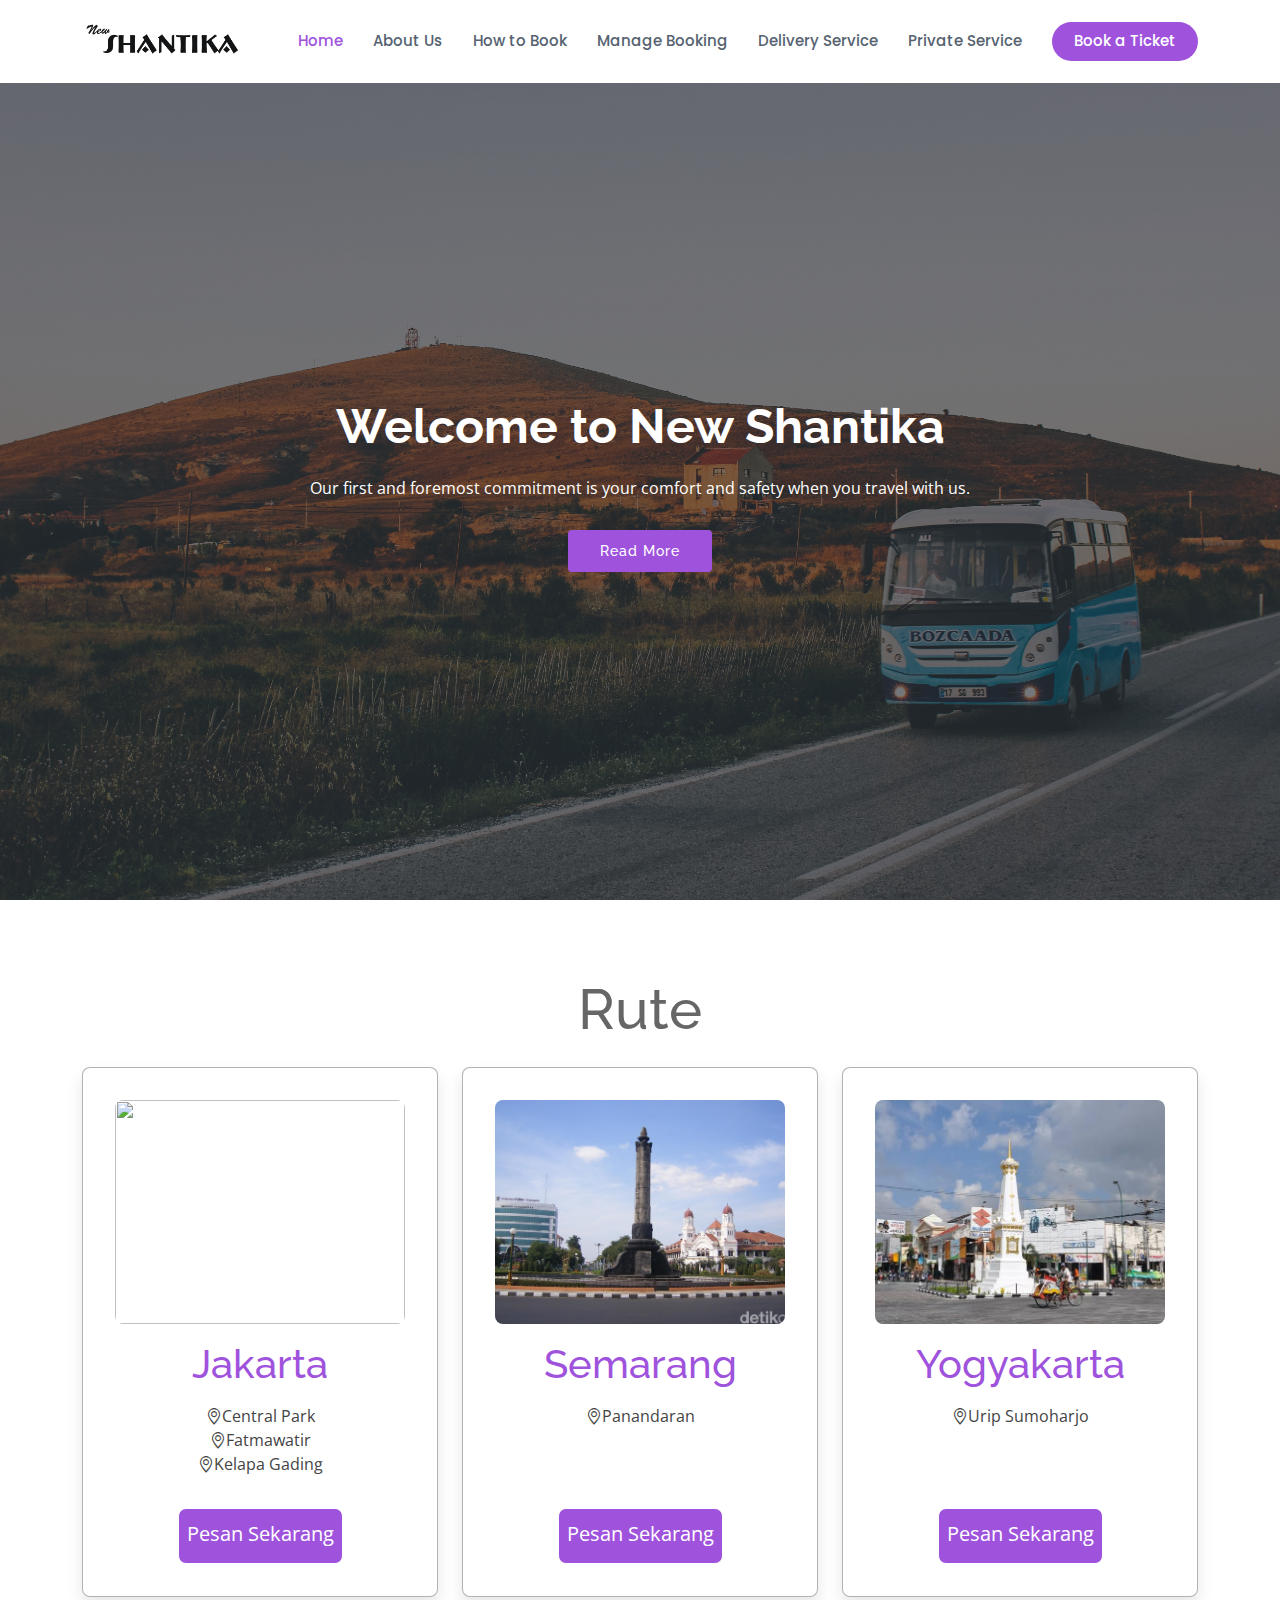
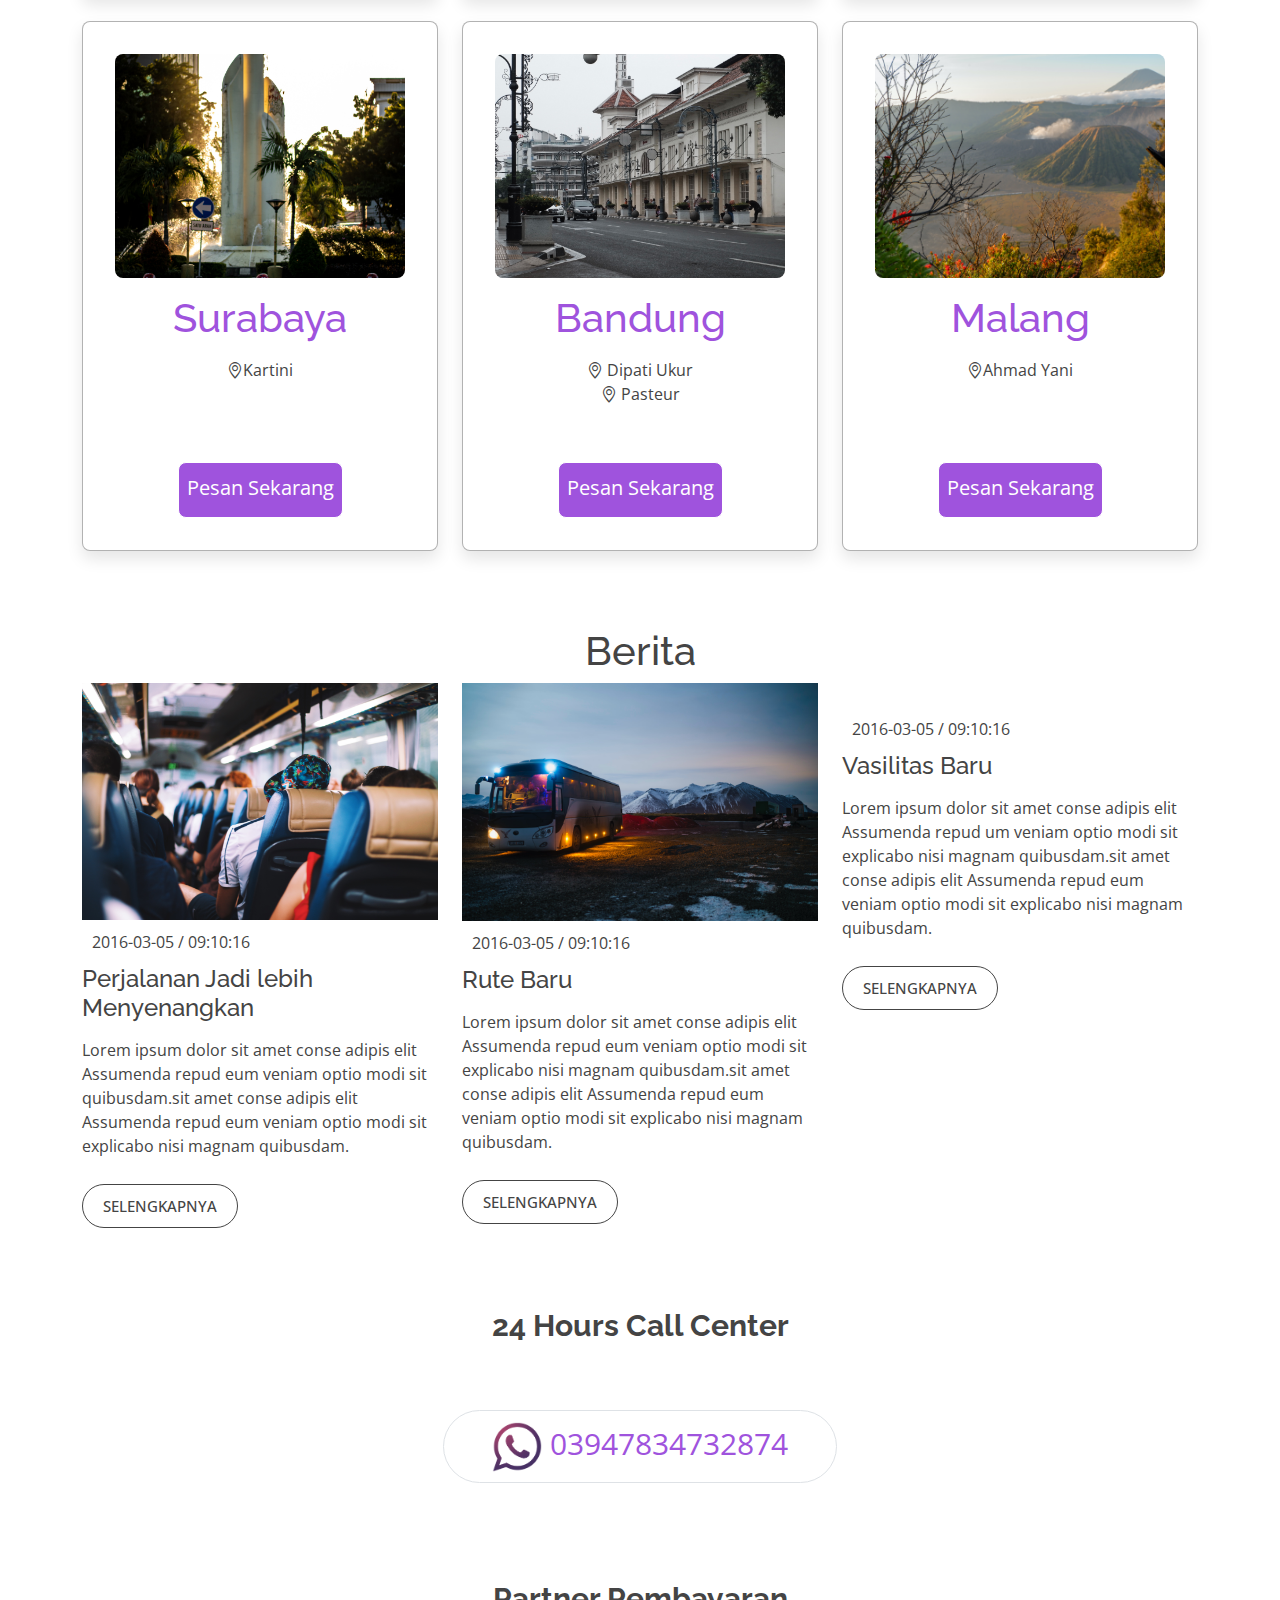
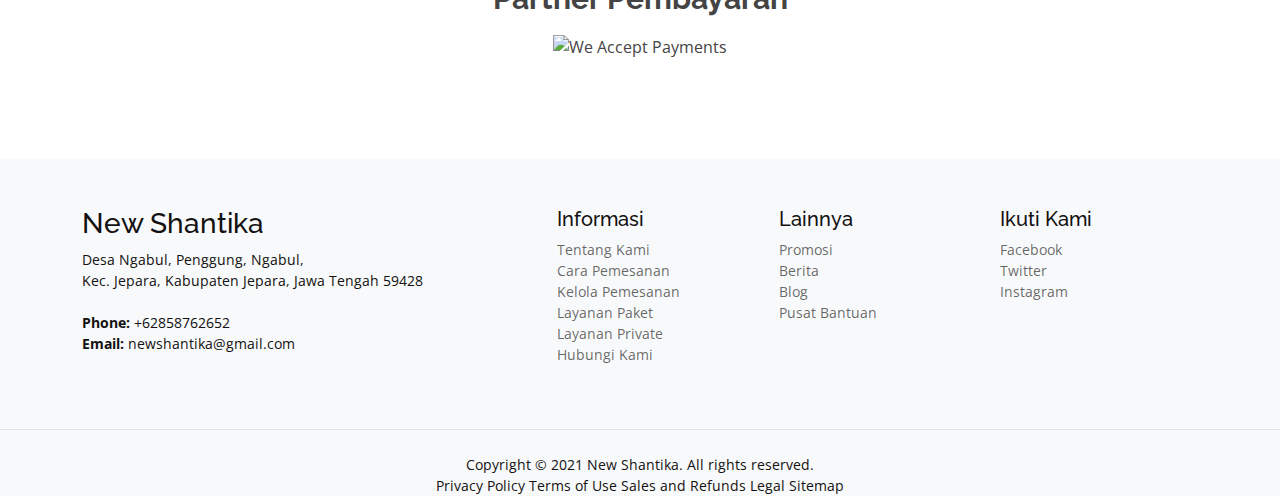
==== commit 2567ad07: "revisi footer" ====
--- a/index.html
+++ b/index.html
@@ -83,9 +83,9 @@
         <img  src="/assets/img/city/jkt.jpg" alt="">
           <h3>Jakarta</h3>
           <div class="text-smn grid grid-cols-4 gap-y-1  py-2 mb-2 p-4">
-            <div class="fontrute">Central Park</div>
-            <div class="fontrute">Fatmawatir</div>
-            <div class="fontrute">Kelapa Gading</div>
+            <div class="fontrute"> <i class="bi bi-geo-alt"></i>Central Park</div>
+            <div class="fontrute"> <i class="bi bi-geo-alt"></i>Fatmawatir</div>
+            <div class="fontrute"> <i class="bi bi-geo-alt"></i>Kelapa Gading</div>
           </div>
           <a href="#" class="btn">Pesan Sekarang</a>
       </div>
@@ -95,7 +95,7 @@
         <img  src="/assets/img/images/smrng.jpg" alt="">
           <h3>Semarang</h3>
           <div class="text-smn grid grid-cols-4 gap-y-1  py-2 mb-2 p-4">
-            <div class="fontrute">Panandaran</div>
+            <div class="fontrute"> <i class="bi bi-geo-alt"></i>Panandaran</div>
             <br>
             <br>
           </div>
@@ -107,7 +107,7 @@
         <img  src="/assets/img/images/jogja.jpg" alt="">
           <h3>Yogyakarta</h3>
           <div class="text-smn grid grid-cols-4 gap-y-1  py-2 mb-2 p-4">
-            <div class="fontrute">Urip Sumoharjo</div>
+            <div class="fontrute"><i class="bi bi-geo-alt"></i>Urip Sumoharjo</div>
             <br>
             <br>
           </div>
@@ -118,7 +118,7 @@
         <img  src="/assets/img/city/surabaya.jpg" alt="">
           <h3>Surabaya</h3>
           <div class="text-smn grid grid-cols-4 gap-y-1  py-2 mb-2 p-4">
-            <div class="fontrute">Kartini</div>
+            <div class="fontrute" ><i class="bi bi-geo-alt"></i>Kartini</div>
             <br>
             <br>
           </div>
@@ -129,10 +129,11 @@
         <img  src="/assets/img/city/neermana-studio-SYKYxuT2o5w-unsplash.jpg" alt="">
           <h3>Bandung</h3>
           <div class="text-smn grid grid-cols-4 gap-y-1  py-2 mb-2 p-4">
-            <div class="fontrute">Dipati Ukur</div>
-            <div class="fontrute">Pasteur</div>
-            <br>
             
+            <div class="fontrute"><i class="bi bi-geo-alt"></i> Dipati Ukur</div>
+            <div class="fontrute"><i class="bi bi-geo-alt"></i> Pasteur</div>
+            <br>
+
           </div>
           <a href="#" class="btn">Pesan Sekarang</a>
       </div>
@@ -141,7 +142,7 @@
         <img  src="/assets/img/city/muhamad-arzan-ZXKD6m4ljrc-unsplash.jpg" alt="">
           <h3>Malang</h3>
           <div class="text-smn grid grid-cols-4 gap-y-1  py-2 mb-2 p-4">
-            <div class="fontrute">Ahmad Yani</div>
+            <div class="fontrute"> <i class="bi bi-geo-alt"></i>Ahmad Yani</div>
             <br>
             <br>
           </div>
@@ -252,34 +253,15 @@
 
     <h1 class="text-xl  font-light text-center " >24 Hours Call Center</h1>
     <center>
-      <div class="rounded-full border  text-lg  mx-auto px-5 py-3 my-5 content-center">
+      <div class="rounded-full border  text-lg  mx-auto px-5 my-5 content-center">
         <a href="https://wa.me/+6285727641327"> <img src="/assets/img/icon/—Pngtree—whatsapp icon png whatsapp logo_3621524.png" width="50px" class="waicon" alt="whatsapp"> 03947834732874 </a>
       </div>
      
     </center>
-   
-    <!-- <section id="call-center mx-auto">
-      <div class="grid grid-cols-1 md:grid-cols-2 mx-auto w-2/3 pb-20">
-          <div>
-              <p class="text-xl  font-light text-center pt-5 pb-0">24 Hours Call Center</p> -->
-             
-              <!-- <center>
-                  <button class=" rounded-full border  text-lg  font-medium mx-auto px-5 py-3 my-5 content-center">
-                      <img src="https://www.cititrans.co.id/wp-content/themes/cititrans/assets/images/icon_whatsapp_i@2x.png" alt="Whatsapp">
-                      <a href="https://wa.me/+6285727641327" target="new" class="self-center ml-3">03947834732874</a>
-                  </button>
-              </center> -->
-<!--               
-          </div>
-          <div class="icon">
-            <a href="#" class="tombol"><i class="fab-fa-whatsapp"></i>
-            </a>
-          </div> -->
+
           <div>
        
-                  <p class="text-xl  font-light text-center">
-                      Partner Pembayaran
-                  </p>
+            <h1 class="text-xl  font-light text-center " >Partner Pembayaran </h1>
             <center>
               <img src="https://www.cititrans.co.id/wp-content/themes/cititrans/assets/images/icon_payment.svg" class=" scale " alt="We Accept Payments">
             </center>
--- a/assets/css/style.css
+++ b/assets/css/style.css
@@ -106,9 +106,9 @@
 
 .navbar .getstarted {
   background: #9f53dd;
-  padding: 8px 27px;
+  padding: 8px 22px;
   margin-left: 30px;
-  border-radius: 4px;
+  border-radius: 50px;
   font-weight: 500px;
   color: #fff;
 }
@@ -597,6 +597,7 @@
 
 .scale {
   width: 50%;
+  margin-bottom: 100px;
 }
 
 .img{
@@ -622,6 +623,7 @@
   font-size: 30px;
   font-weight: bold;
   margin-top: 50px;
+  padding-bottom: 10px;
 
 }
 
@@ -629,7 +631,7 @@
 /* footer */
 .footer {
   background: #f8f9fa;
-  padding: 0 0 10px 0;
+  padding: 0 0 0px 0;
   color: rgb(19, 17, 17);
   font-size: 14px;
 }
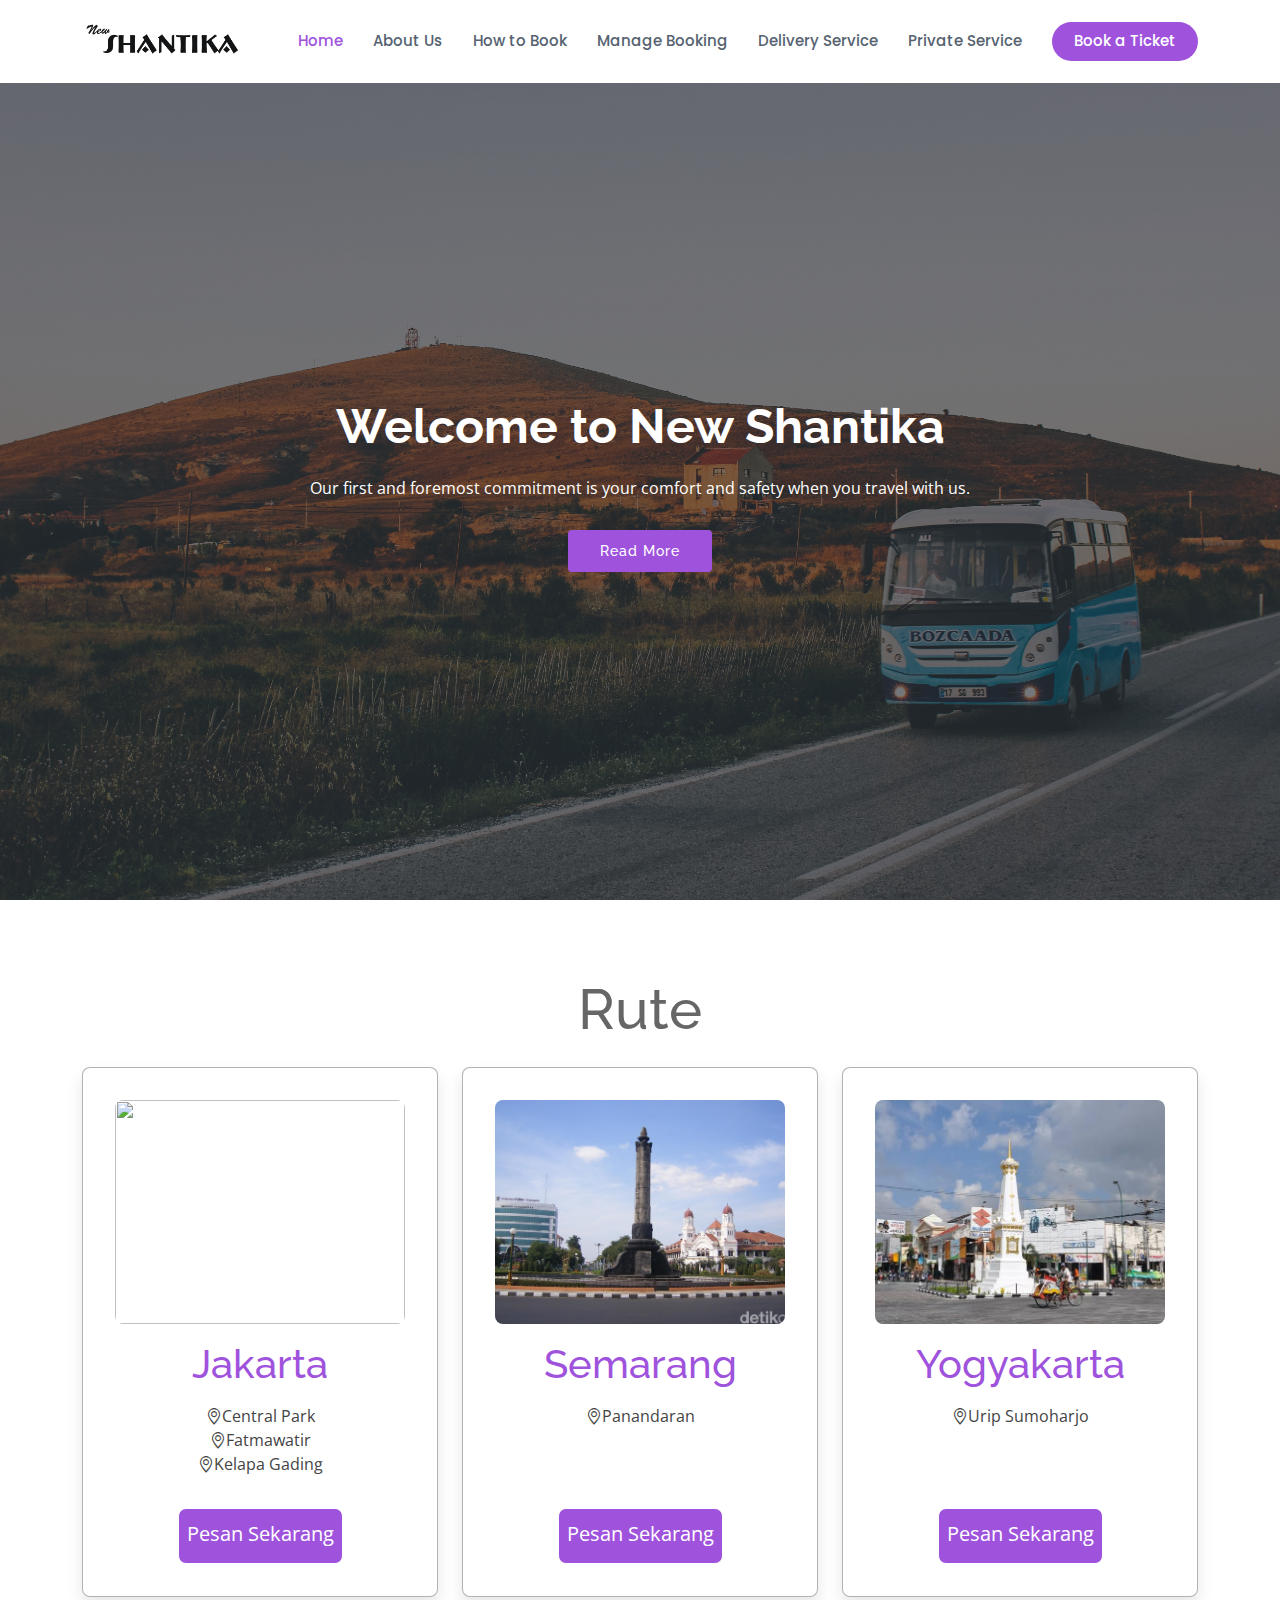
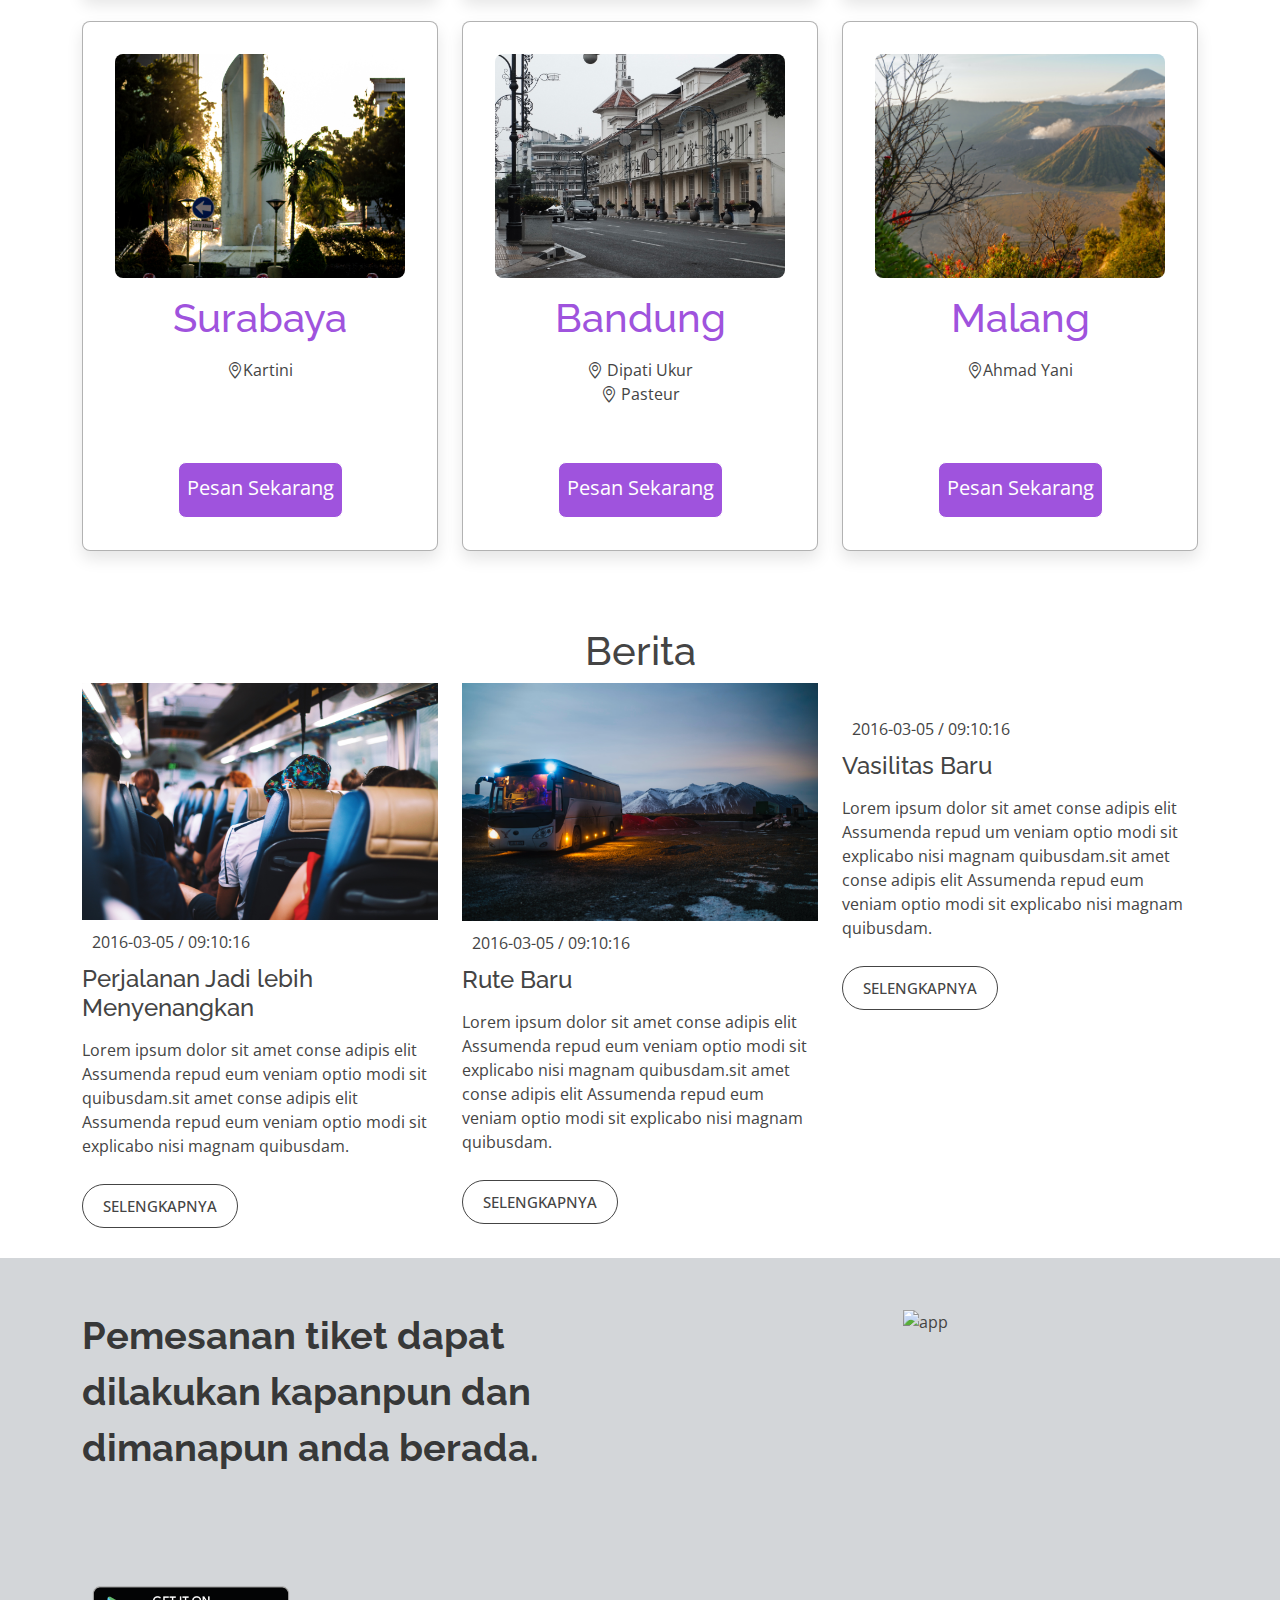
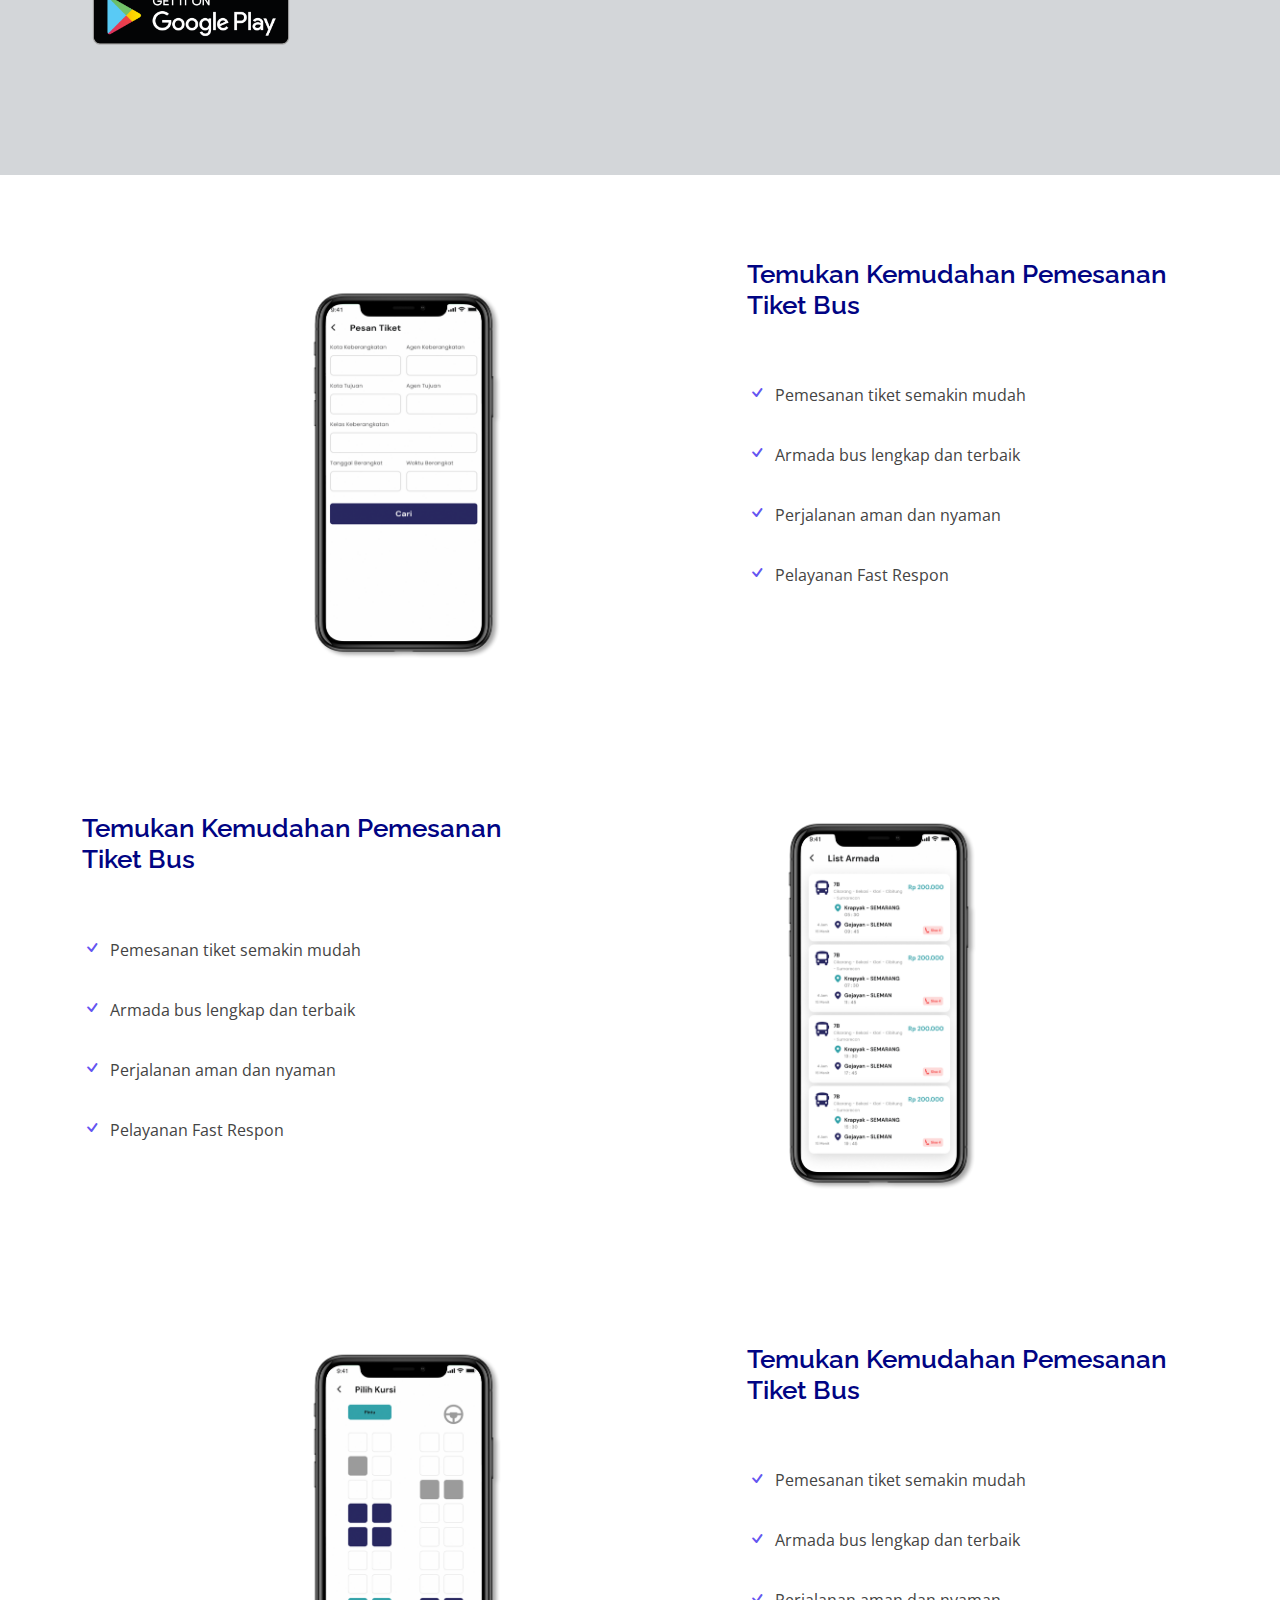
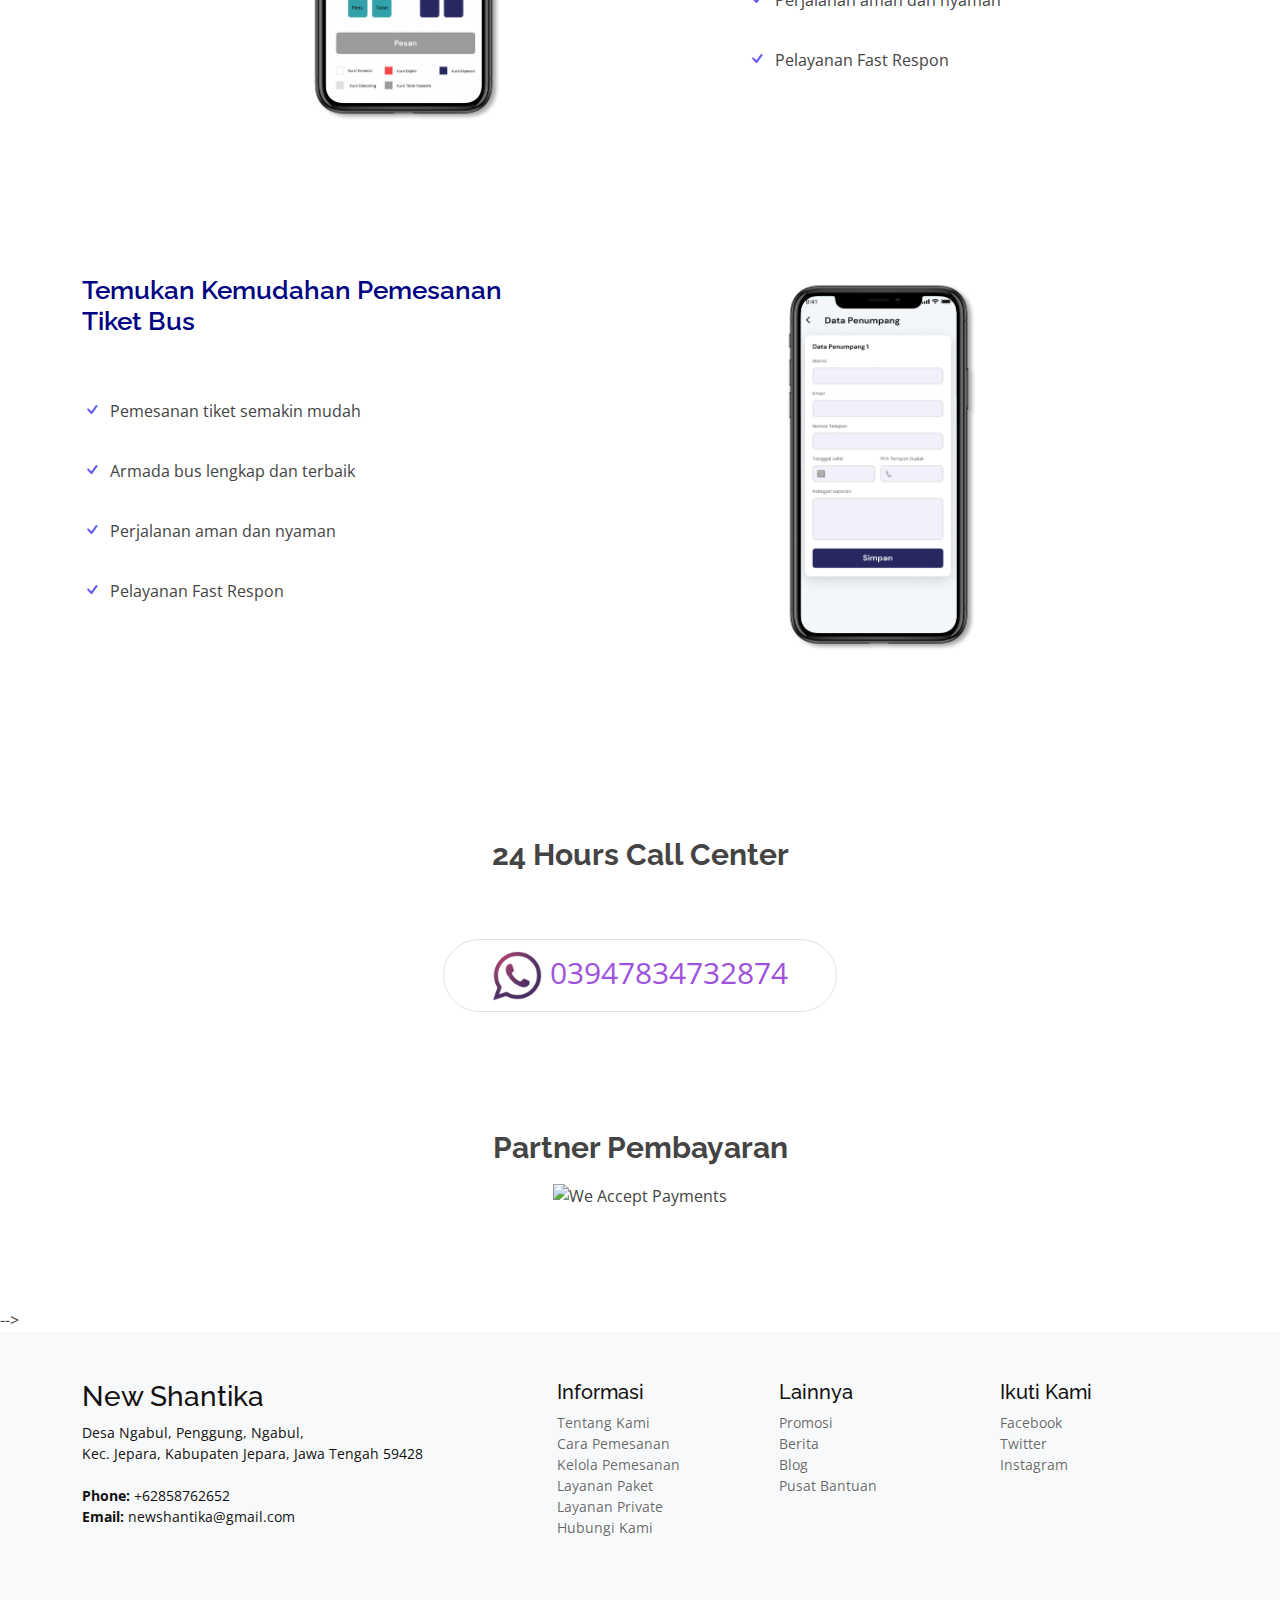
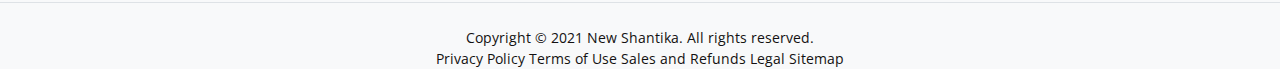
==== commit dae9c483: "lagi lagi revisi" ====
--- a/index.html
+++ b/index.html
@@ -251,14 +251,115 @@
       </div>
     </div>
 
-    <h1 class="text-xl  font-light text-center " >24 Hours Call Center</h1>
-    <center>
-      <div class="rounded-full border  text-lg  mx-auto px-5 my-5 content-center">
-        <a href="https://wa.me/+6285727641327"> <img src="/assets/img/icon/—Pngtree—whatsapp icon png whatsapp logo_3621524.png" width="50px" class="waicon" alt="whatsapp"> 03947834732874 </a>
-      </div>
-     
-    </center>
-
+    <!-- unduh aplikasi -->
+    <section id="app">
+      <div class="container">
+        <div class="row justify-content-between">
+          <div class="col-lg-6 pt-5 pt-lg-0 order-2 order-lg-l d-flex align-items-center">
+            <div data-aos="zoom-out">
+              <h2>Pemesanan tiket dapat dilakukan kapanpun dan dimanapun anda berada.</h2>
+              <div class="text-lg-start">
+                <a href="https://play.google.com/store/apps/details?id=id.cancreative.agenshantika" class="btn-get-started ">
+                <img src="/assets/img/icon/pngwing.com.png" alt=""></a>
+              </div>
+            </div>
+          </div>
+          <div class="col-lg-6 order-1 order-lg-2 app-img">
+            <img src="/assets/img/mokup/1.png" class="mokup" alt="app">
+          </div>
+        </div>
+      </div>
+    </section>
+
+    <!-- <section class="agensan">
+        <div class="agen">
+          <img src="/assets/img/mokup/3.png" alt="">
+       
+      </div>
+    </section> -->
+
+     <!-- ======= Details Section ======= -->
+     <section id="details" class="details">
+  
+<div class="container">
+        <div class="row content">
+          <div class="col-md-7 ml-3" data-aos="fade-right">
+            <img src="assets/img/mokup/pesan tiket.png" class="imgees" alt="">
+          </div>
+          <div class="col-md-5 pt-4" data-aos="fade-up">
+            <h3>Temukan Kemudahan Pemesanan Tiket Bus </h3>
+            <ul>
+              <li><i class="bi bi-check"></i> Pemesanan tiket semakin mudah</li>
+
+              <li><i class="bi bi-check"></i> Armada bus lengkap dan terbaik </li>
+              <li><i class="bi bi-check"></i> Perjalanan aman dan nyaman </li>
+              <li><i class="bi bi-check"></i> Pelayanan Fast Respon</li>
+            </ul>
+          </div>
+        </div>
+
+        <div class="row content">
+          <div class="col-md-7 order-1 order-md-2" data-aos="fade-left">
+            <img src="assets/img/mokup/armada.png" class="img-fluid" alt="">
+          </div>
+          <div class="col-md-5 pt-5 order-2 order-md-1" data-aos="fade-up">
+            <h3>Temukan Kemudahan Pemesanan Tiket Bus </h3>
+            <ul>
+              <li><i class="bi bi-check"></i> Pemesanan tiket semakin mudah</li>
+
+              <li><i class="bi bi-check"></i> Armada bus lengkap dan terbaik </li>
+              <li><i class="bi bi-check"></i> Perjalanan aman dan nyaman </li>
+              <li><i class="bi bi-check"></i> Pelayanan Fast Respon</li>
+            </ul>
+          </div>
+        </div>
+
+        <div class="row content">
+          <div class="col-md-7" data-aos="fade-right">
+            <img src="assets/img/mokup/kursi.png" class="img-fluid" alt="">
+          </div>
+          <div class="col-md-5 pt-5" data-aos="fade-up">
+            <h3>Temukan Kemudahan Pemesanan Tiket Bus </h3>
+            <ul>
+              <li><i class="bi bi-check"></i> Pemesanan tiket semakin mudah</li>
+
+              <li><i class="bi bi-check"></i> Armada bus lengkap dan terbaik </li>
+              <li><i class="bi bi-check"></i> Perjalanan aman dan nyaman </li>
+              <li><i class="bi bi-check"></i> Pelayanan Fast Respon</li>
+            </ul>
+          </div>
+        </div>
+
+        <div class="row content">
+          <div class="col-md-7 order-1 order-md-2" data-aos="fade-left">
+            <img src="assets/img/mokup/penumpang.png" class="img-fluid" alt="">
+          </div>
+          <div class="col-md-5 pt-5 order-2 order-md-1" data-aos="fade-up">
+            <h3>Temukan Kemudahan Pemesanan Tiket Bus </h3>
+            <ul>
+              <li><i class="bi bi-check"></i> Pemesanan tiket semakin mudah</li>
+
+              <li><i class="bi bi-check"></i> Armada bus lengkap dan terbaik </li>
+              <li><i class="bi bi-check"></i> Perjalanan aman dan nyaman </li>
+              <li><i class="bi bi-check"></i> Pelayanan Fast Respon</li>
+            </ul>
+          </div>
+        </div>
+
+      </div>
+    </section><!-- End Details Section -->
+     <section class="callcenter">
+      <h1 class="text-xl  font-light text-center " >24 Hours Call Center</h1>
+      <center>
+        <div class="rounded-full border  text-lg  mx-auto px-5 my-5 content-center">
+          <a href="https://wa.me/+6285727641327"> <img src="/assets/img/icon/—Pngtree—whatsapp icon png whatsapp logo_3621524.png" width="50px" class="waicon" alt="whatsapp"> 03947834732874 </a>
+        </div>
+       
+      </center>
+  
+
+    </section>
+   
           <div>
        
             <h1 class="text-xl  font-light text-center " >Partner Pembayaran </h1>
@@ -266,9 +367,7 @@
               <img src="https://www.cititrans.co.id/wp-content/themes/cititrans/assets/images/icon_payment.svg" class=" scale " alt="We Accept Payments">
             </center>
               
-          </div>
-      </div>
-  </section>
+          </div> -->
 
   <!-- End #main -->
 
--- a/assets/css/style.css
+++ b/assets/css/style.css
@@ -622,7 +622,7 @@
 .text-xl {
   font-size: 30px;
   font-weight: bold;
-  margin-top: 50px;
+  margin-top: 10px;
   padding-bottom: 10px;
 
 }
@@ -801,3 +801,95 @@
   padding-top: 1rem;
 }
 
+/* app */
+
+#app{
+  width: 100%;
+  position: relative;
+  padding: 50px 0 50px 0;
+  background-color: #d3d6d9;
+}
+#app::before{
+  position: absolute;
+  bottom: 0;
+  top: 0;
+  left: 0;
+  right: 0;
+}
+#app h2{
+  margin: 0 0 20px 0;
+  font-size: 38px;
+  font-weight: 700;
+  line-height: 56px;
+  color: rgba(12, 12, 12, 0.8);
+  padding-bottom: 10px;
+}
+#app h2 span{
+  color: #fff;
+  border-bottom: 4px solid #1acc8d;
+}
+
+
+#app .btn-get-started img{
+  max-width: 40%;
+}
+#app .app-img {
+  text-align: center;
+}
+#app .app-img .mokup img {
+  max-width: 100%;
+}
+.agensan{
+  background-color: #362f2f;
+
+}
+.agensan .agen  img{
+  max-width: 100%;
+}
+.callcenter{
+  margin-top: 0;
+}
+.callcenter .text-xl{
+  font-size: 30px;
+  font-weight: bold;
+}
+.callcenter .rounded-full{
+margin-bottom: 100px;
+padding: 10px 0;
+}
+/*--------------------------------------------------------------
+# Details
+--------------------------------------------------------------*/
+.details .content + .content {
+  margin-top: 50px;
+}
+
+.details .content h3 {
+  font-weight: 600;
+  font-size: 26px;
+  color: #010483;
+  padding-bottom: 50px;
+}
+
+.details .content ul {
+  list-style: none;
+  padding: 0;
+}
+
+.details .content ul li {
+  padding-bottom: 30px;
+}
+
+.details .content ul i {
+  font-size: 20px;
+  padding-right: 4px;
+  color: #6455f1;
+}
+
+.details .content p:last-child {
+  margin-bottom: 0;
+}
+.details  .col-md-5 .imgees{
+  max-width: 100%;
+
+}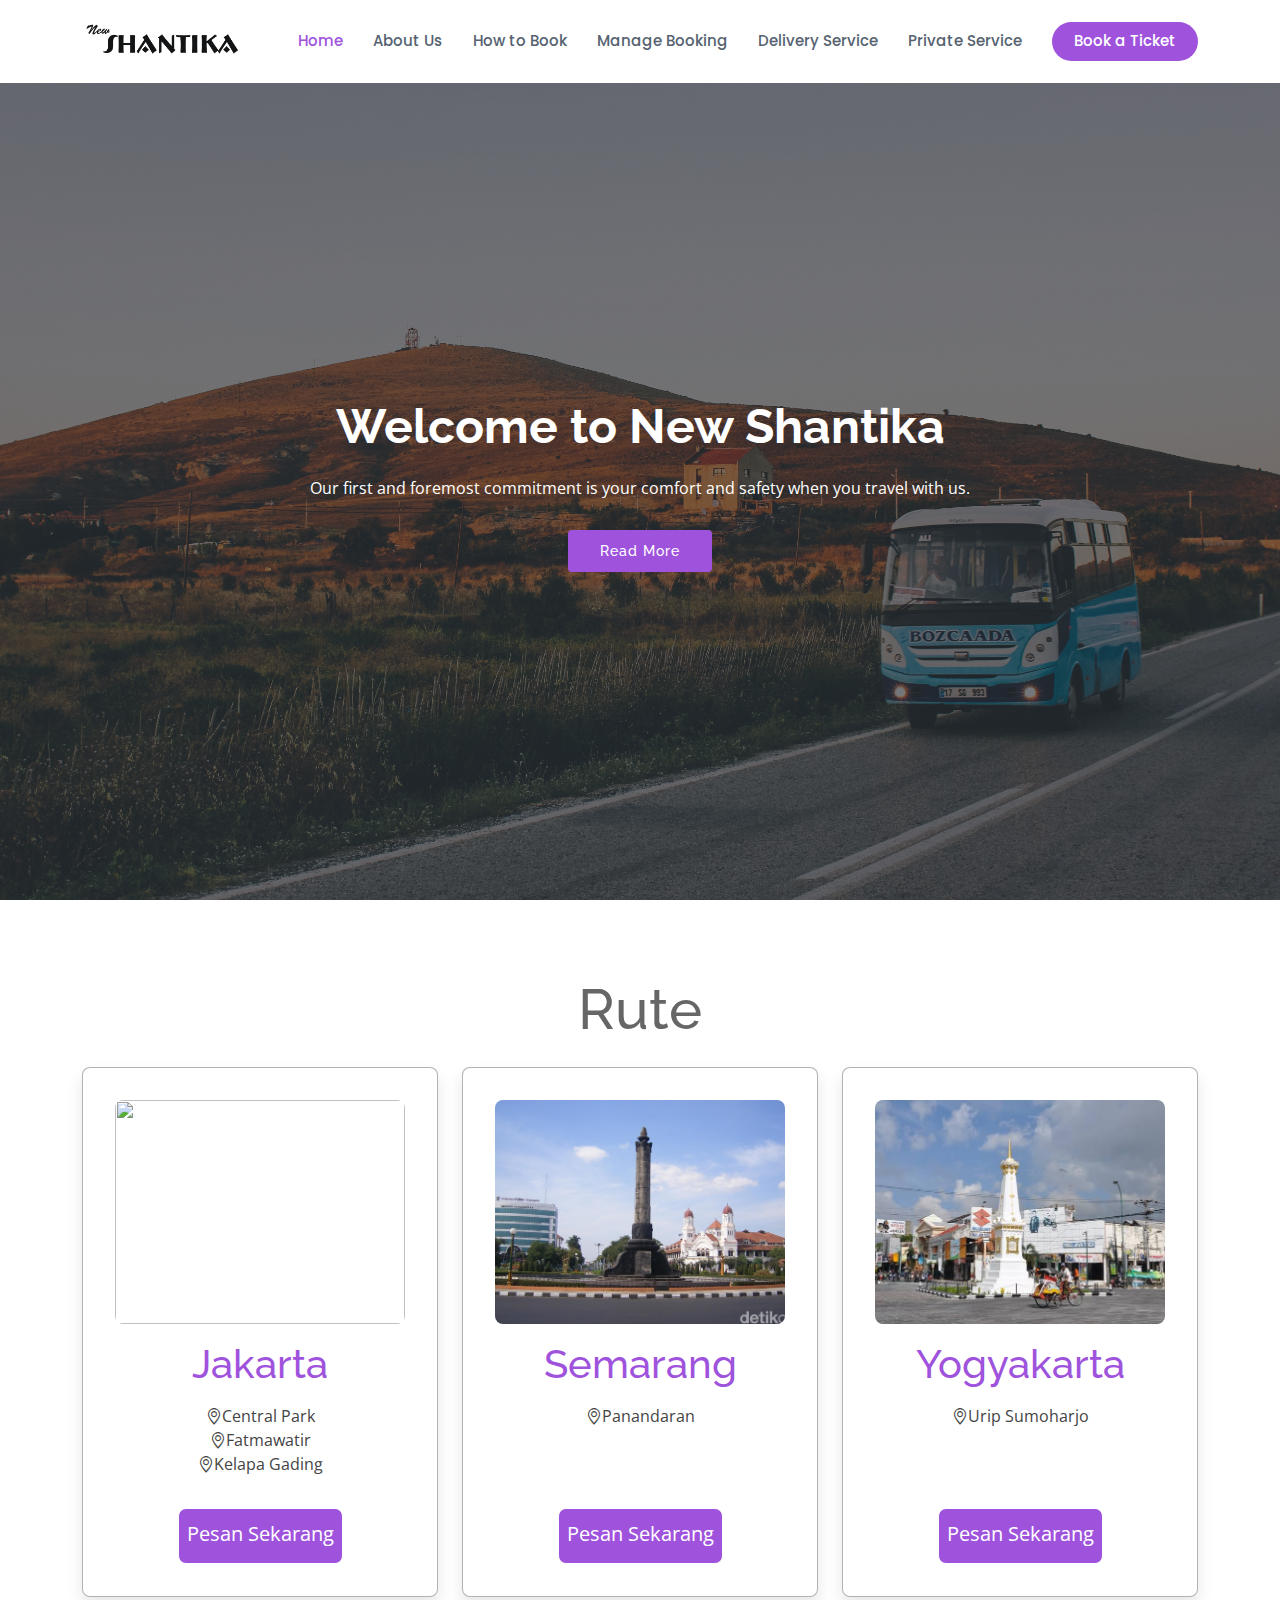
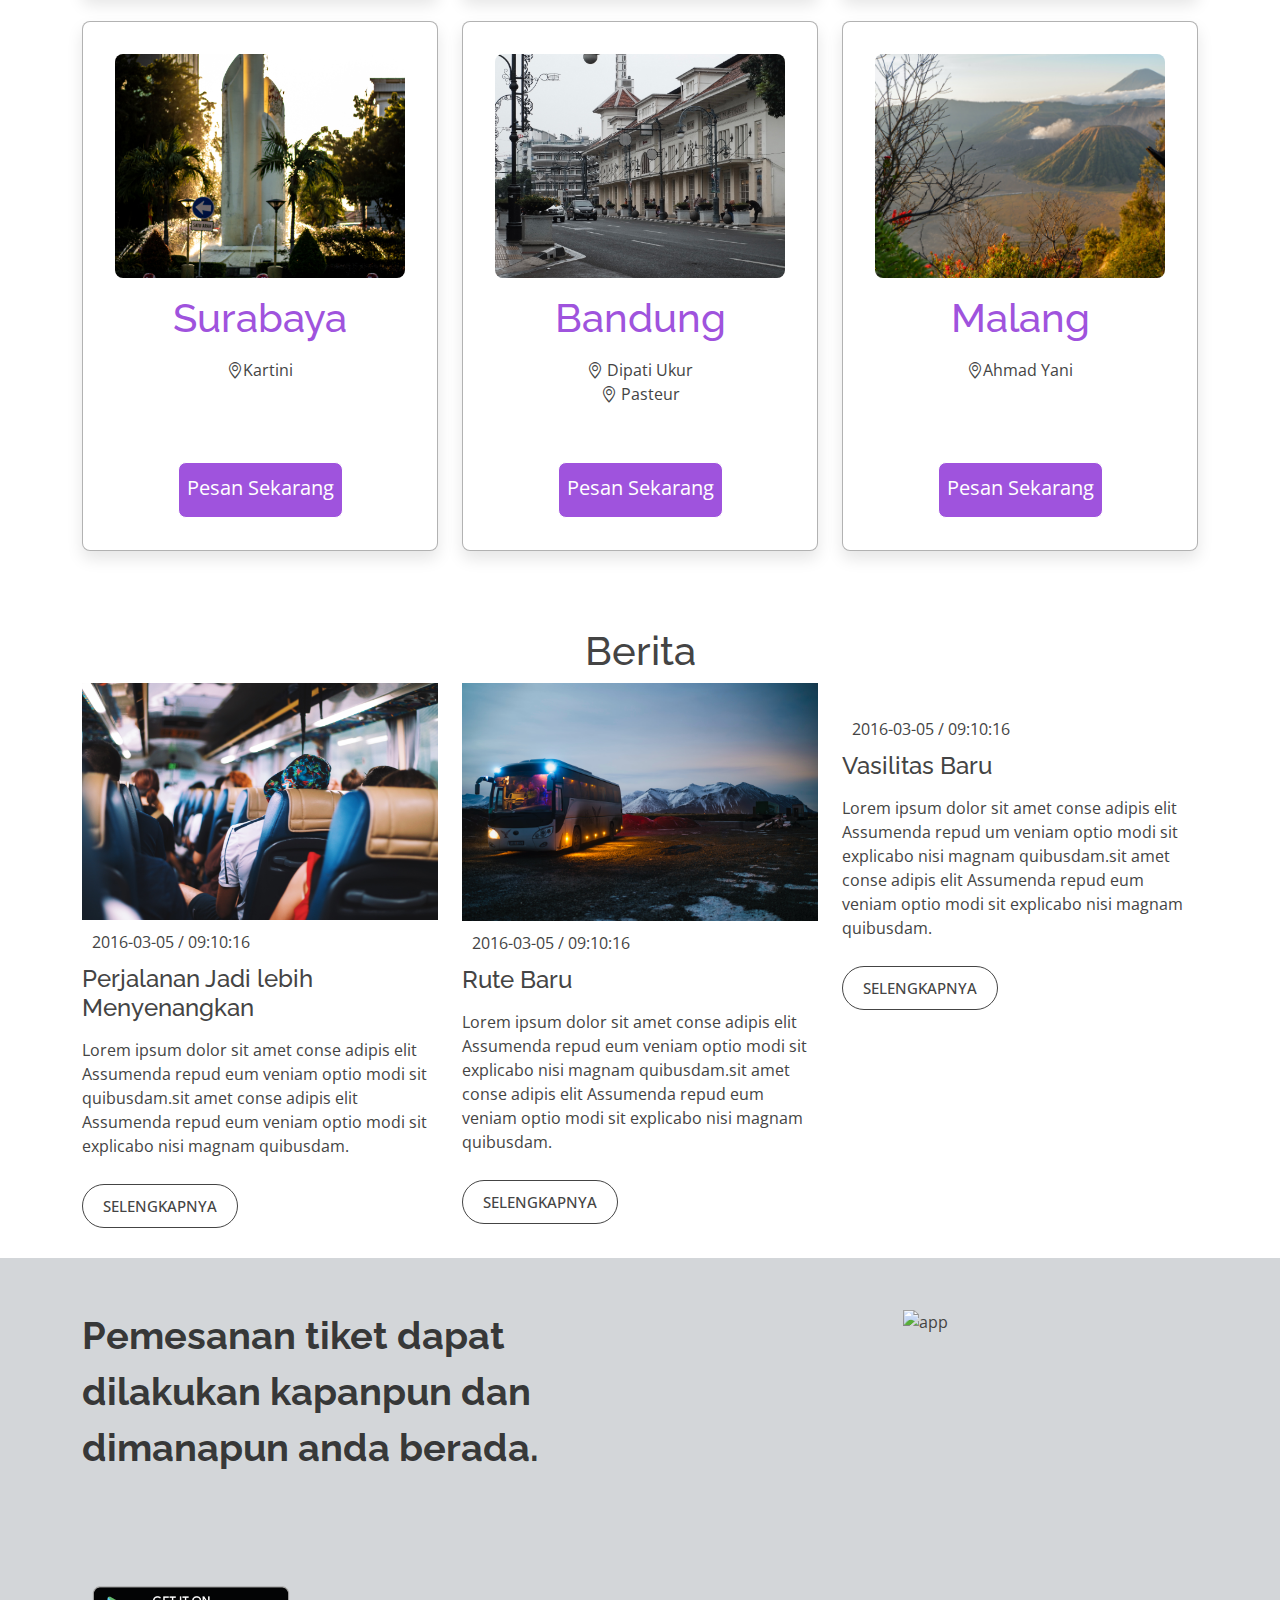
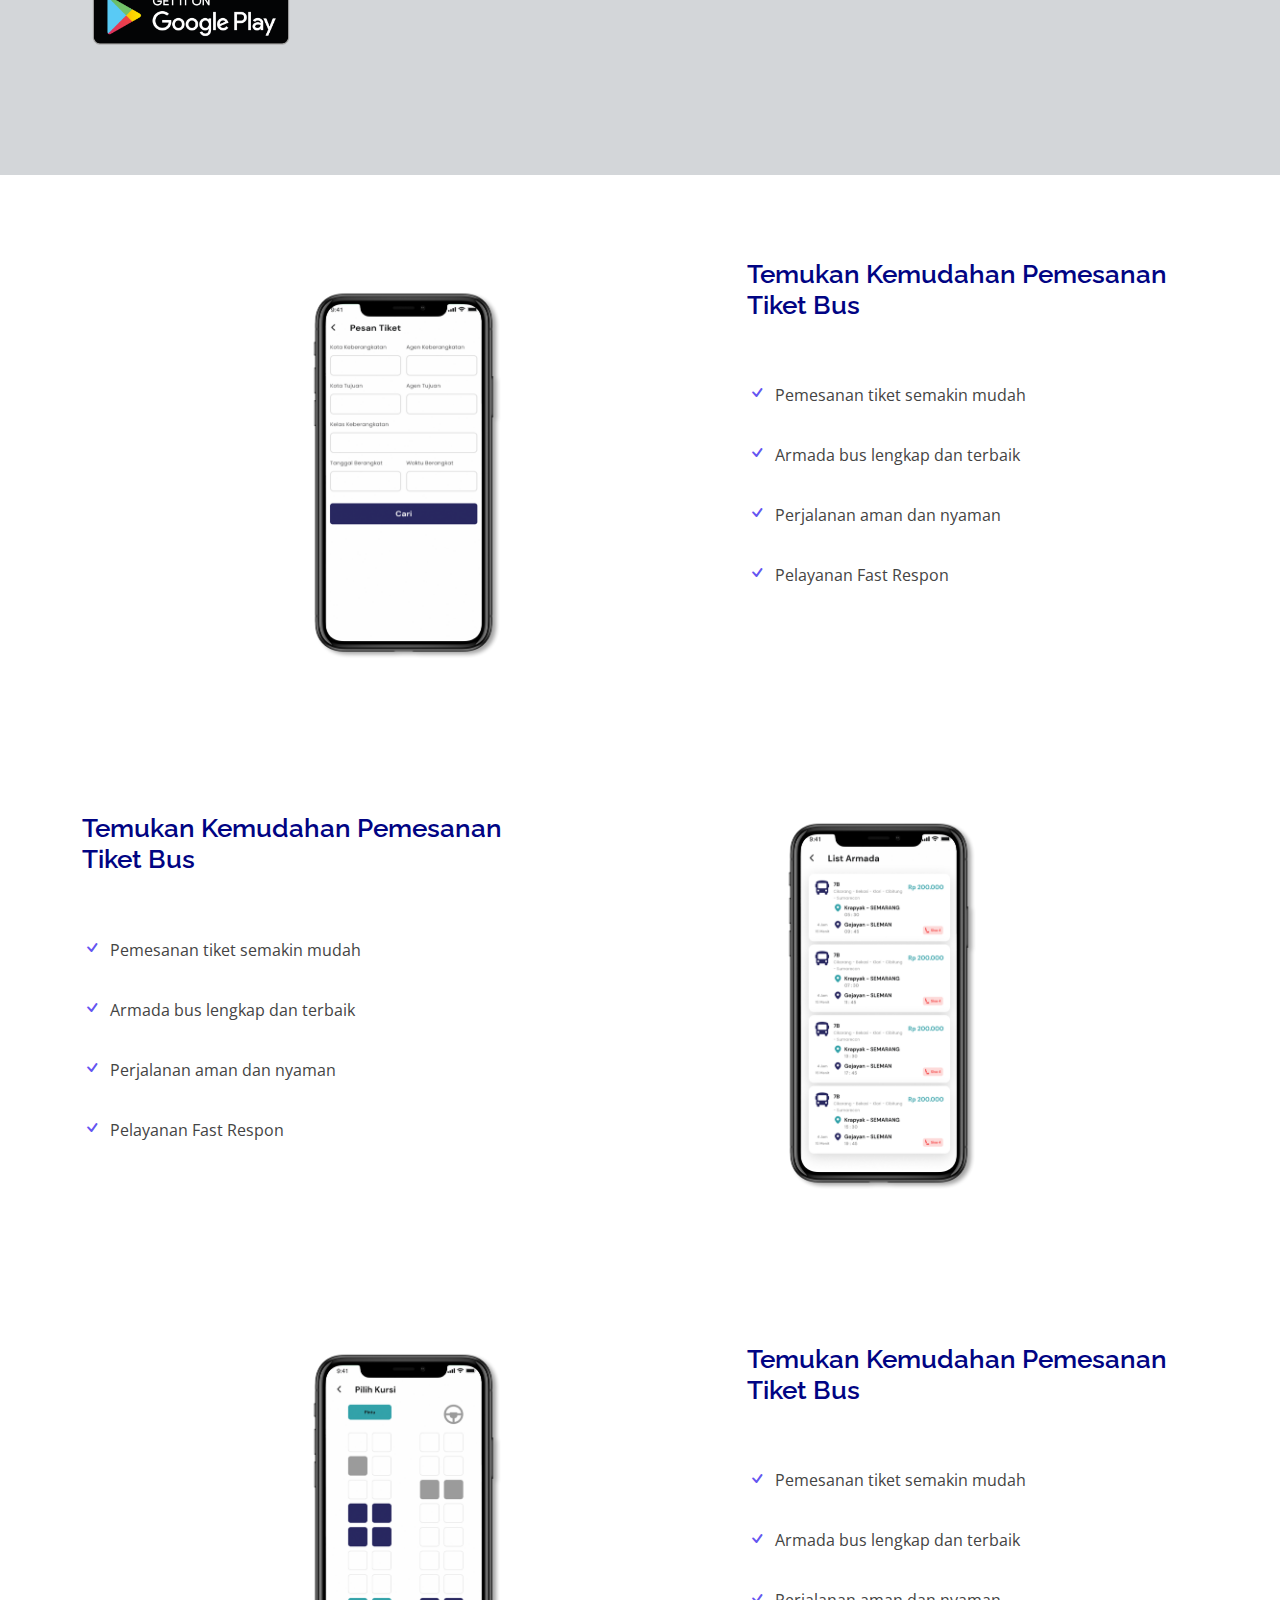
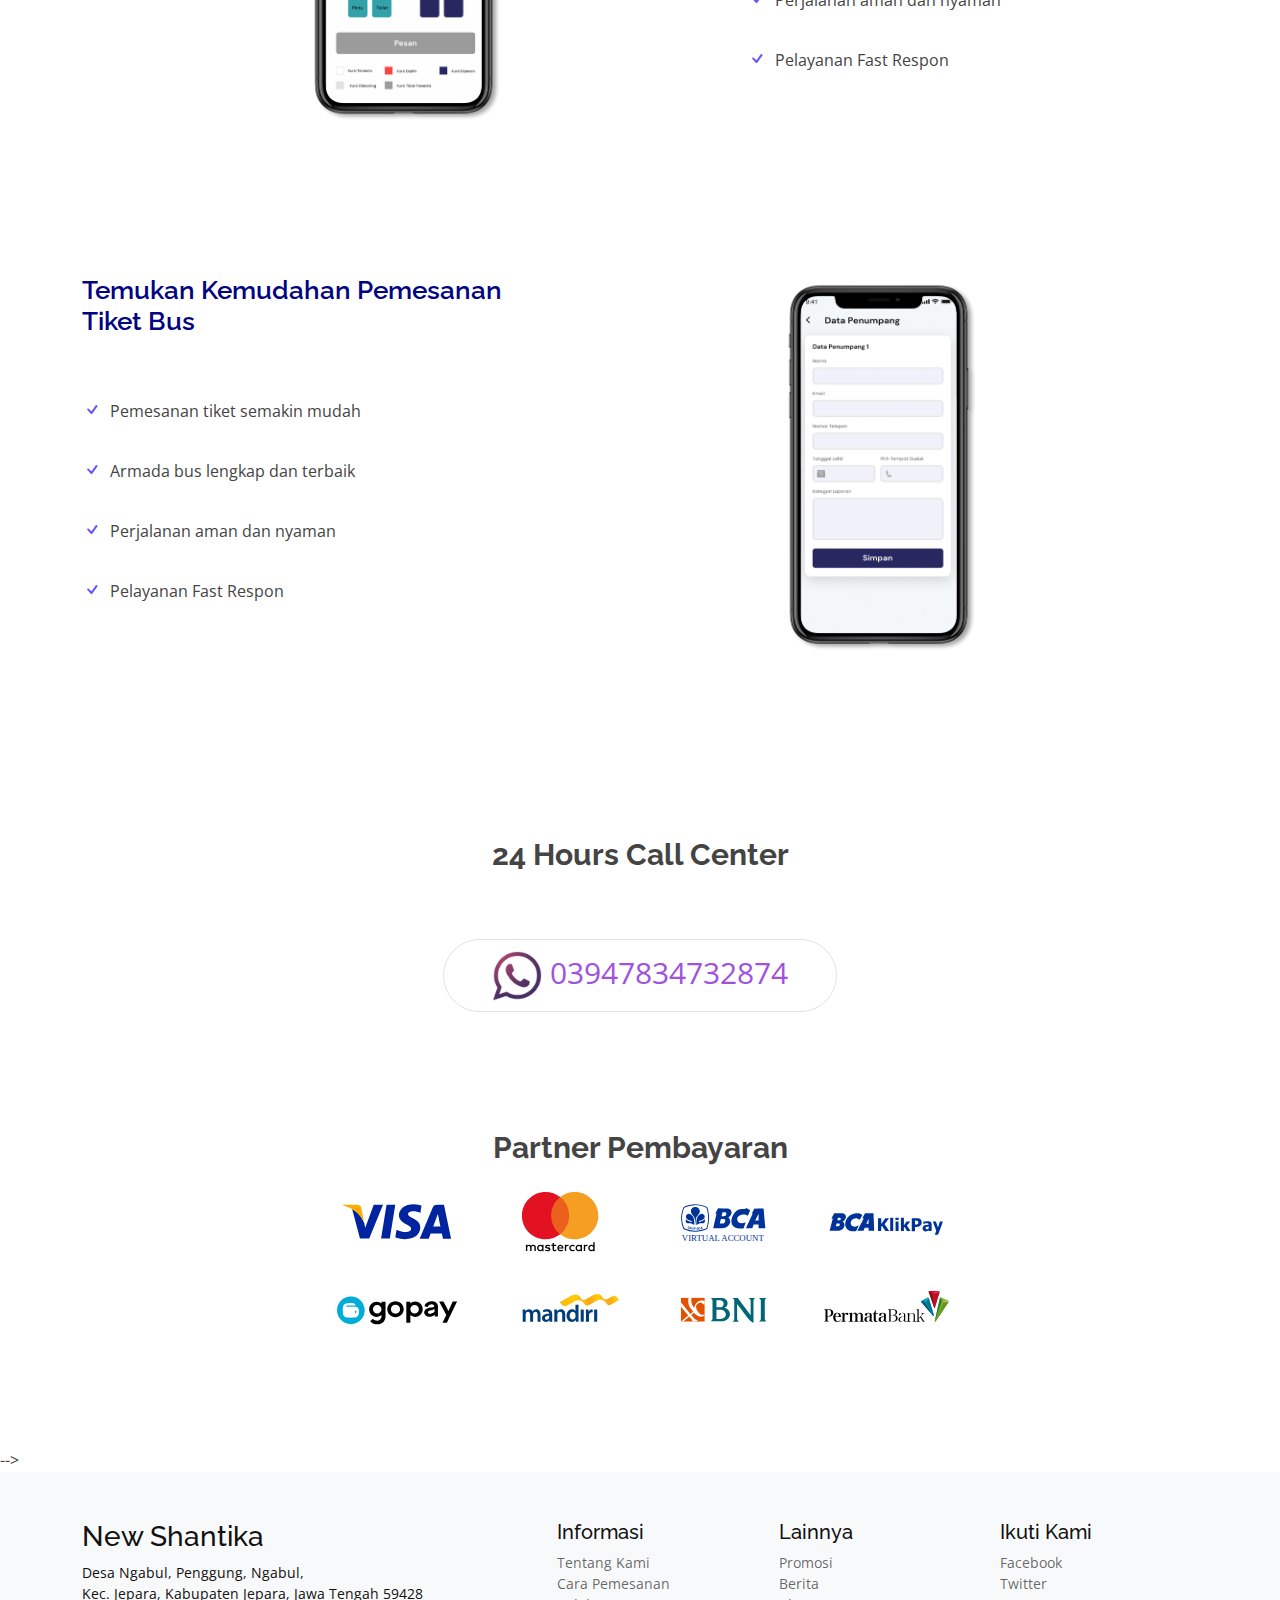
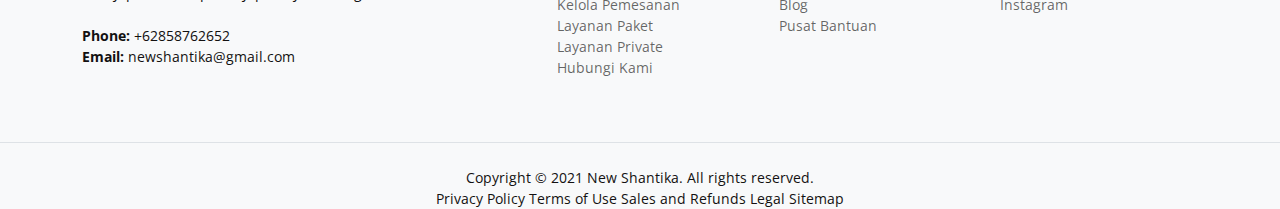
==== commit a8b5c648: "revisi again" ====
--- a/index.html
+++ b/index.html
@@ -271,14 +271,7 @@
       </div>
     </section>
 
-    <!-- <section class="agensan">
-        <div class="agen">
-          <img src="/assets/img/mokup/3.png" alt="">
-       
-      </div>
-    </section> -->
-
-     <!-- ======= Details Section ======= -->
+   
      <section id="details" class="details">
   
 <div class="container">
@@ -347,7 +340,7 @@
         </div>
 
       </div>
-    </section><!-- End Details Section -->
+    </section>
      <section class="callcenter">
       <h1 class="text-xl  font-light text-center " >24 Hours Call Center</h1>
       <center>
@@ -364,7 +357,7 @@
        
             <h1 class="text-xl  font-light text-center " >Partner Pembayaran </h1>
             <center>
-              <img src="https://www.cititrans.co.id/wp-content/themes/cititrans/assets/images/icon_payment.svg" class=" scale " alt="We Accept Payments">
+              <img src="/assets/img/images/payment.svg" class=" scale " alt=" Payments">
             </center>
               
           </div> -->
